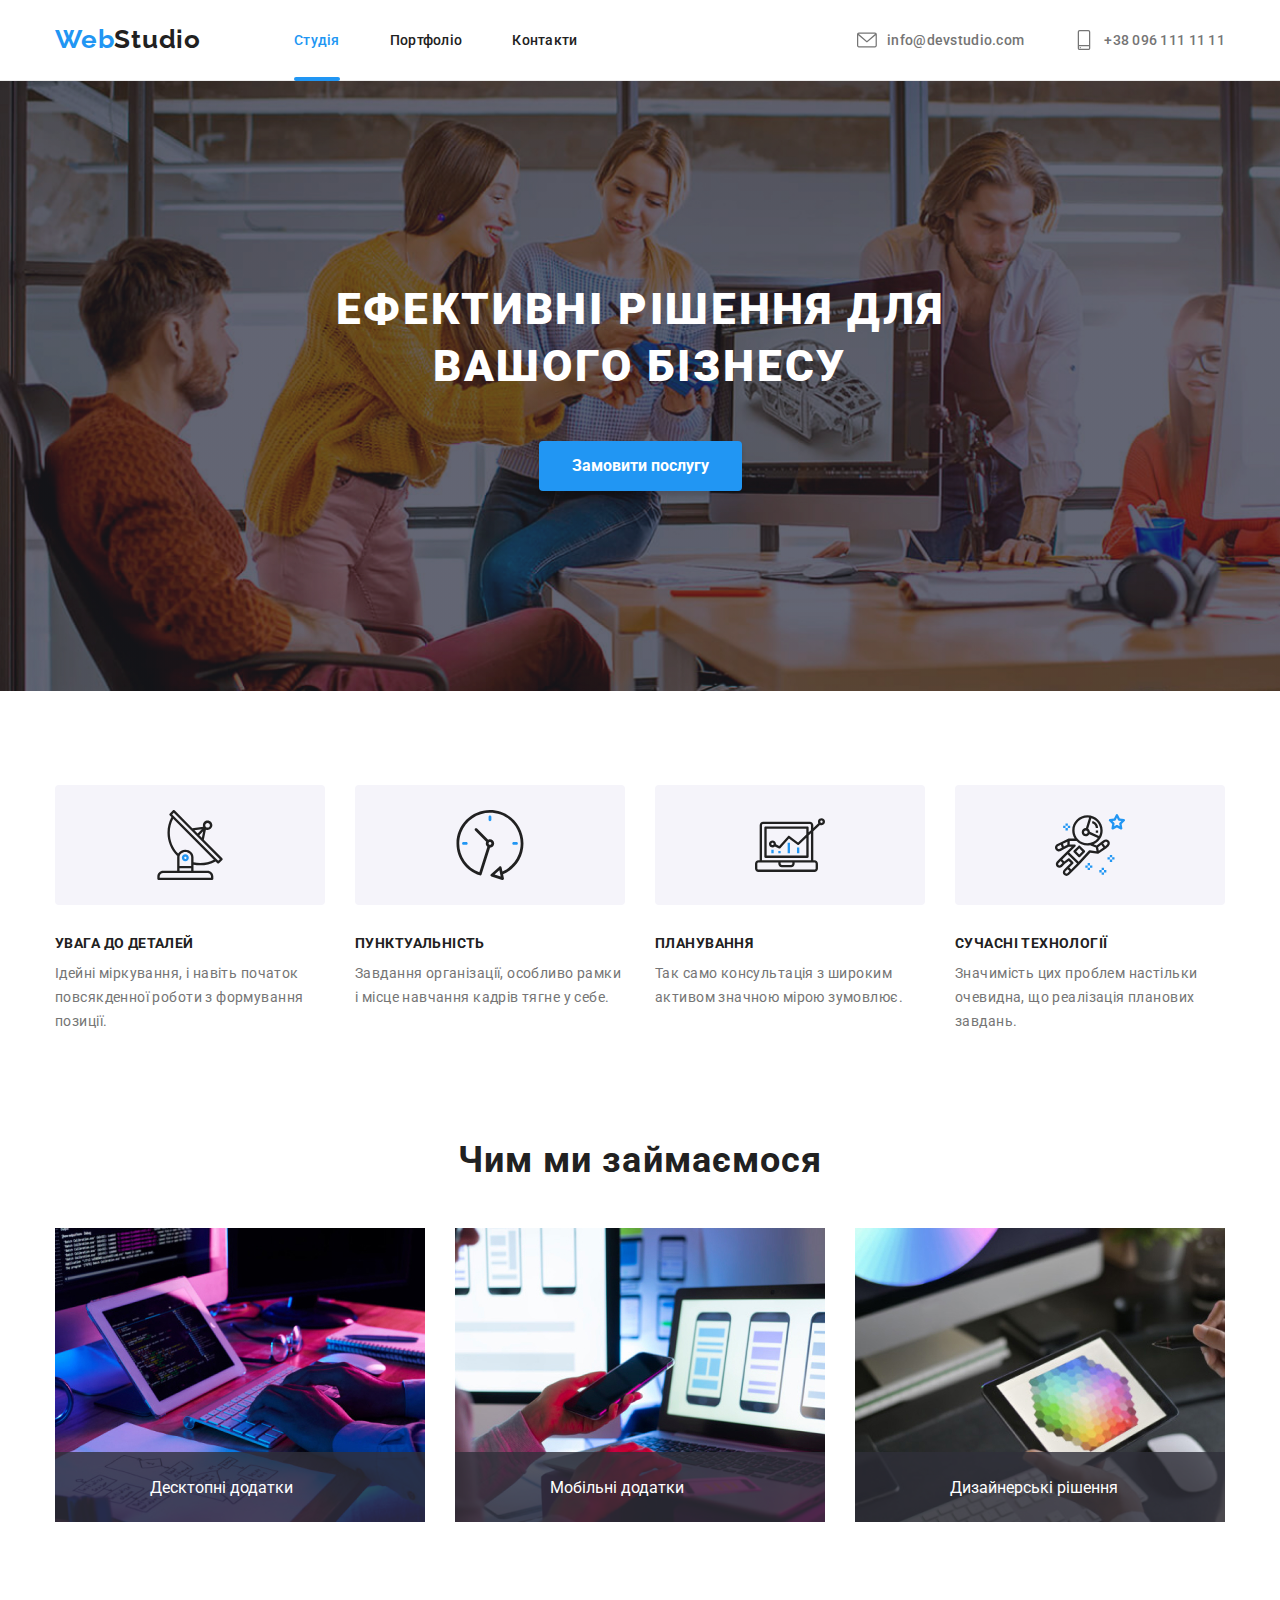
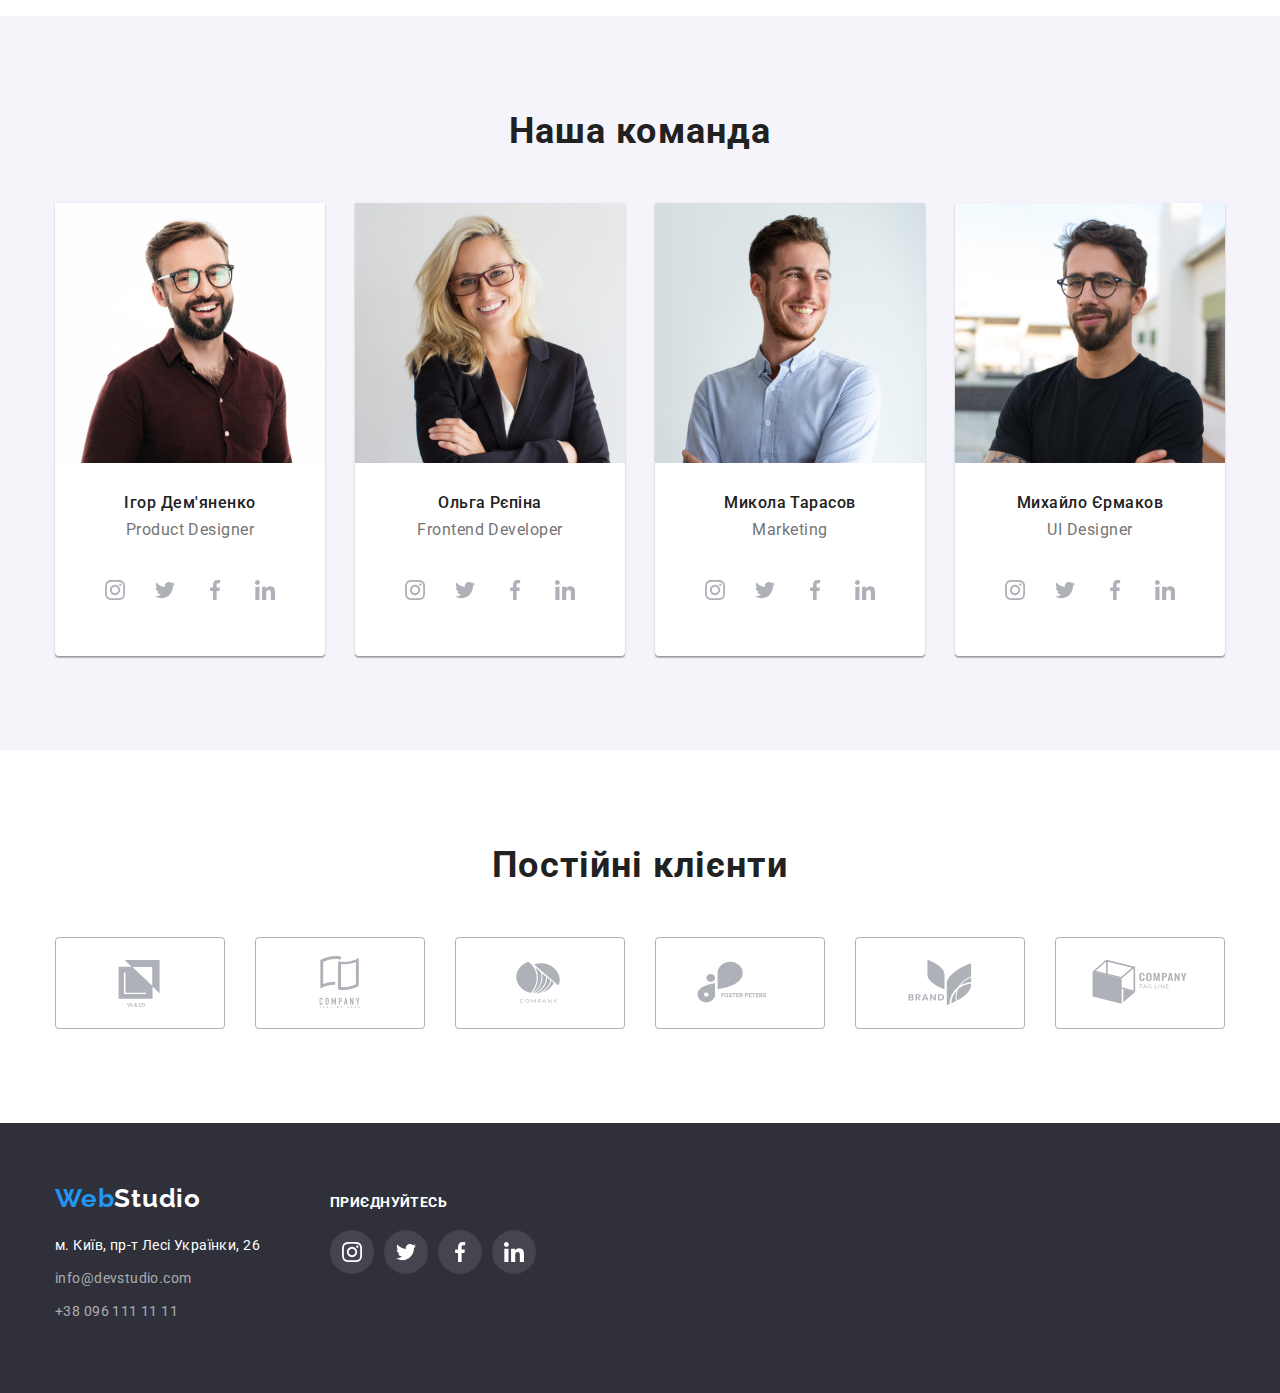
==== index.html @ fd78736f "add files" ====
<!DOCTYPE html>
<html lang="en">

<head>
  <meta charset="UTF-8" />
  <meta http-equiv="X-UA-Compatible" content="IE=edge" />
  <meta name="viewport" content="width=device-width, initial-scale=1.0" />
  <title>WebStudio</title>
  <link rel="stylesheet"
    href="https://cdnjs.cloudflare.com/ajax/libs/modern-normalize/1.1.0/modern-normalize.min.css" />
  <link href="https://fonts.googleapis.com/css2?family=Raleway:wght@700&family=Roboto:wght@400;500;700;900&display=swap"
    rel="stylesheet" />
  <link rel="stylesheet" href="./css/styles.css" />
</head>

<body>
  <!--Шапка сайту-->
  <header>
    <div class="container">
      <div class="justify-box">
        <nav class="nav">
          <a href="./index.html" class="logo">Web<span class="logo-up">Studio</span></a>

          <ul class="site-nav">
            <li class="nav-item">
              <a href="./index.html" class="link current">Студія</a>
            </li>
            <li class="nav-item">
              <a href="./portfolio.html" class="link">Портфоліо</a>
            </li>
            <li class="nav-item">
              <a href="./contacts.html" class="link">Контакти</a>
            </li>
          </ul>
        </nav>
        <ul class="mail">
          <li class="mail-pic">
            <a href="mailto:info@devstudio.com" class="tell"><svg class="mail-icon" width="20" height="20">
                <use href="./images/icons.svg#icon-envelope"></use>
              </svg>info@devstudio.com</a>
          </li>
          <li class="mail-pic">
            <a href="tel:+38_096_111_11_11" class="tell">
              <svg class="mail-icon" width="20" height="20">
                <use href="./images/icons.svg#icon-smartphone"></use>
              </svg>+38 096 111 11 11</a>
          </li>
        </ul>
      </div>
    </div>
  </header>
  <main>
    <!--Герой-->
    <section class="section section-hero">
      <div class="container">
        <h1 class="hero-title">Ефективні рішення для вашого бізнесу</h1>
        <button type="button" class="hero-button" data-modal-open>Замовити послугу</button>
      </div>
    </section>

    <!--Переваги-->
    <section class="section">
      <div class="container">
        <h2 class="section-title">Переваги</h2>
        <ul class="bonuses">
          <li class="bonuses-list">
            <div class="icon-box">
              <svg class="bonuses-icon" width="70" height="70">
                <use href="./images/icons.svg#icon-antenna"></use>
              </svg>
            </div>
            <h3 class="bonuses-title">УВАГА ДО ДЕТАЛЕЙ</h3>
            <p class="bonuses-item">
              Ідейні міркування, і навіть початок повсякденної роботи з
              формування позиції.
            </p>
          </li>

          <li class="bonuses-list">
            <div class="icon-box">
              <svg class="bonuses-icon" width="70" height="70">
                <use href="./images/icons.svg#icon-clock"></use>
              </svg>
            </div>
            <h3 class="bonuses-title">ПУНКТУАЛЬНІСТЬ</h3>
            <p class="bonuses-item">
              Завдання організації, особливо рамки і місце навчання кадрів
              тягне у себе.
            </p>
          </li>

          <li class="bonuses-list">
            <div class="icon-box">
              <svg class="bonuses-icon" width="70" height="70">
                <use href="./images/icons.svg#icon-diagram"></use>
              </svg>
            </div>
            <h3 class="bonuses-title">ПЛАНУВАННЯ</h3>
            <p class="bonuses-item">
              Так само консультація з широким активом значною мірою зумовлює.
            </p>
          </li>

          <li class="bonuses-list">
            <div class="icon-box">
              <svg class="bonuses-icon" width="70" height="70">
                <use href="./images/icons.svg#icon-astronaut"></use>
              </svg>
            </div>
            <h3 class="bonuses-title">CУЧАСНІ ТЕХНОЛОГІЇ</h3>
            <p class="bonuses-item">
              Значимість цих проблем настільки очевидна, що реалізація
              планових завдань.
            </p>
          </li>
        </ul>
      </div>
    </section>

    <!--Чим займаємось-->
    <section class="section section-examples">
      <div class="container">
        <h2 class="examples-title">Чим ми займаємося</h2>
        <ul class="examples-list">
          <li class="example">
            <img src="./images/box1.jpg" alt="codding on a computer" width="370" />
            <p class="label">Десктопні додатки</p>
          </li>
          <li class="example">
            <img src="./images/box2.jpg" alt="smartphone and laptop" width="370" />
            <p class="label">Мобільні додатки</p>
          </li>
          <li class="example">
            <img src="./images/box3.jpg" alt="choosing a color an a tablet" width="370" />
            <p class="label">Дизайнерські рішення</p>
          </li>
        </ul>
      </div>
    </section>

    <!--Наша Команда-->
    <section class="section section-team">
      <div class="container">
        <h2 class="team-title">Наша команда</h2>
        <ul class="team-list">
          <li class="igor">
            <img src="./images/team1.jpg" alt="photo of a man" width="270" />
            <h3 class="name">Ігор Дем'яненко</h3>
            <p class="team-pos">Product Designer</p>
            <ul class="social-list">
              <li class="social-link">
                <a class="social-link-link" href="https://instagram.com" aria-label="Instgram" target="_blank"
                  rel="noopener noreferrer">
                  <svg class="social-icon" width="20" height="20">
                    <use href="./images/icons.svg#icon-instagram"></use>
                  </svg>
                </a>
              </li>
              <li class="social-link">
                <a class="social-link-link" href="https://twitter.com" aria-label="Twitter" target="_blank"
                  rel="noopener noreferrer"><svg class="social-icon" width="20" height="20">
                    <use href="./images/icons.svg#icon-twitter"></use>
                  </svg>
                </a>
              </li>
              <li class="social-link">
                <a class="social-link-link" href="https://facebook.com" aria-label="Facebook" target="_blank"
                  rel="noopener noreferrer"><svg class="social-icon" width="20" height="20">
                    <use href="./images/icons.svg#icon-facebook"></use>
                  </svg>
                </a>
              </li>
              <li class="social-link">
                <a class="social-link-link" href="https://linkedi.com" aria-label="Linkedin" target="_blank"
                  rel="noopener noreferrer"><svg class="social-icon" width="20" height="20">
                    <use href="./images/icons.svg#icon-linkedin"></use>
                  </svg>
                </a>
              </li>
            </ul>
          </li>
          <li class="olga">
            <img src="./images/team2.jpg" alt="photo of a woman" width="270" />
            <h3 class="name">Ольга Рєпіна</h3>
            <p class="team-pos">Frontend Developer</p>
            <ul class="social-list">
              <li class="social-link">
                <a class="social-link-link" href="https://instagram.com" aria-label="Instgram" target="_blank"
                  rel="noopener noreferrer">
                  <svg class="social-icon" width="20" height="20">
                    <use href="./images/icons.svg#icon-instagram"></use>
                  </svg>
                </a>
              </li>
              <li class="social-link">
                <a class="social-link-link" href="https://twitter.com" aria-label="Twitter" target="_blank"
                  rel="noopener noreferrer"><svg class="social-icon" width="20" height="20">
                    <use href="./images/icons.svg#icon-twitter"></use>
                  </svg>
                </a>
              </li>
              <li class="social-link">
                <a class="social-link-link" href="https://facebook.com" aria-label="Facebook" target="_blank"
                  rel="noopener noreferrer"><svg class="social-icon" width="20" height="20">
                    <use href="./images/icons.svg#icon-facebook"></use>
                  </svg>
                </a>
              </li>
              <li class="social-link">
                <a class="social-link-link" href="https://linkedi.com" aria-label="Linkedin" target="_blank"
                  rel="noopener noreferrer"><svg class="social-icon" width="20" height="20">
                    <use href="./images/icons.svg#icon-linkedin"></use>
                  </svg>
                </a>
              </li>
            </ul>
          </li>
          <li class="mykola">
            <img src="./images/team3.jpg" alt="photo of a man" width="270" />
            <h3 class="name">Микола Тарасов</h3>
            <p class="team-pos">Marketing</p>
            <ul class="social-list">
              <li class="social-link">
                <a class="social-link-link" href="https://instagram.com" aria-label="Instgram" target="_blank"
                  rel="noopener noreferrer">
                  <svg class="social-icon" width="20" height="20">
                    <use href="./images/icons.svg#icon-instagram"></use>
                  </svg>
                </a>
              </li>
              <li class="social-link">
                <a class="social-link-link" href="https://twitter.com" aria-label="Twitter" target="_blank"
                  rel="noopener noreferrer"><svg class="social-icon" width="20" height="20">
                    <use href="./images/icons.svg#icon-twitter"></use>
                  </svg>
                </a>
              </li>
              <li class="social-link">
                <a class="social-link-link" href="https://facebook.com" aria-label="Facebook" target="_blank"
                  rel="noopener noreferrer"><svg class="social-icon" width="20" height="20">
                    <use href="./images/icons.svg#icon-facebook"></use>
                  </svg>
                </a>
              </li>
              <li class="social-link">
                <a class="social-link-link" href="https://linkedi.com" aria-label="Linkedin" target="_blank"
                  rel="noopener noreferrer"><svg class="social-icon" width="20" height="20">
                    <use href="./images/icons.svg#icon-linkedin"></use>
                  </svg>
                </a>
              </li>
            </ul>
          </li>
          <li class="misha">
            <img src="./images/team4.jpg" alt="photo of a woman" width="270" />
            <h3 class="name">Михайло Єрмаков</h3>
            <p class="team-pos">UI Designer</p>
            <ul class="social-list">
              <li class="social-link">
                <a class="social-link-link" href="https://instagram.com" aria-label="Instgram" target="_blank"
                  rel="noopener noreferrer">
                  <svg class="social-icon" width="20" height="20">
                    <use href="./images/icons.svg#icon-instagram"></use>
                  </svg>
                </a>
              </li>
              <li class="social-link">
                <a class="social-link-link" href="https://twitter.com" aria-label="Twitter" target="_blank"
                  rel="noopener noreferrer"><svg class="social-icon" width="20" height="20">
                    <use href="./images/icons.svg#icon-twitter"></use>
                  </svg>
                </a>
              </li>
              <li class="social-link">
                <a class="social-link-link" href="https://facebook.com" aria-label="Facebook" target="_blank"
                  rel="noopener noreferrer"><svg class="social-icon" width="20" height="20">
                    <use href="./images/icons.svg#icon-facebook"></use>
                  </svg>
                </a>
              </li>
              <li class="social-link">
                <a class="social-link-link" href="https://linkedi.com" aria-label="Linkedin" target="_blank"
                  rel="noopener noreferrer"><svg class="social-icon" width="20" height="20">
                    <use href="./images/icons.svg#icon-linkedin"></use>
                  </svg>
                </a>
              </li>
            </ul>
          </li>
        </ul>
      </div>
    </section>

    <!-- Clients -->
    <section class="section section-clients">
      <div class="container">
        <h2 class="clients-title">Постійні клієнти</h2>
        <ul class="clients-list">
          <li class="clients-item">
            <a href="" class="clients-link"><svg class="clients-icon" width="160" height="60">
                <use href="./images/icons.svg#icon-Logo1"></use>
              </svg></a>
          </li>
          <li class="clients-item">
            <a href="" class="clients-link"><svg class="clients-icon" width="160" height="60">
                <use href="./images/icons.svg#icon-Logo2"></use>
              </svg></a>
          </li>
          <li class="clients-item">
            <a href="" class="clients-link"><svg class="clients-icon" width="160" height="60">
                <use href="./images/icons.svg#icon-Logo3"></use>
              </svg></a>
          </li>
          <li class="clients-item">
            <a href="" class="clients-link"><svg class="clients-icon" width="160" height="60">
                <use href="./images/icons.svg#icon-Logo4"></use>
              </svg></a>
          </li>
          <li class="clients-item">
            <a href="" class="clients-link"><svg class="clients-icon" width="160" height="60">
                <use href="./images/icons.svg#icon-Logo5"></use>
              </svg></a>
          </li>
          <li class="clients-item">
            <a href="" class="clients-link"><svg class="clients-icon" width="160" height="60">
                <use href="./images/icons.svg#icon-Logo6"></use>
              </svg></a>
          </li>
        </ul>
      </div>
    </section>
  </main>

  <!--Підвал-->
  <footer class="footer">
    <div class="container conteiner-footer">
      <div class="footer-addres">
        <a href="./index.html" class="logo">Web<span class="logo-down">Studio</span></a>
        <address>
          <ul class="address-list">
            <li>
              <a href="https://bit.ly/3PhWShc" target="_blank" rel="noopener noreferrer" class="map">м. Київ, пр-т Лесі
                Українки, 26</a>
            </li>
            <li>
              <a href="mailto:info@devstudio.com" class="address">info@devstudio.com</a>
            </li>
            <li>
              <a href="tel:+38_096_111_11_11" class="address">+38 096 111 11 11</a>
            </li>
          </ul>
        </address>
      </div>
      <div class="socials-box">
        <h2 class="socials-title">ПРИЄДНУЙТЕСЬ</h2>
        <ul class="footer-socials">
          <li class="social-link">
            <a class="footer-social-link" href="https://instagram.com" aria-label="Instgram" target="_blank"
              rel="noopener noreferrer">
              <svg class="footer-icon" width="20" height="20">
                <use href="./images/icons.svg#icon-instagram"></use>
              </svg>
            </a>
          </li>
          <li class="social-link">
            <a class="footer-social-link" href="https://twitter.com" aria-label="Twitter" target="_blank"
              rel="noopener noreferrer"><svg class="footer-icon" width="20" height="20">
                <use href="./images/icons.svg#icon-twitter"></use>
              </svg>
            </a>
          </li>
          <li class="social-link">
            <a class="footer-social-link" href="https://facebook.com" aria-label="Facebook" target="_blank"
              rel="noopener noreferrer"><svg class="footer-icon" width="20" height="20">
                <use href="./images/icons.svg#icon-facebook"></use>
              </svg>
            </a>
          </li>
          <li class="social-link">
            <a class="footer-social-link" href="https://linkedi.com" aria-label="Linkedin" target="_blank"
              rel="noopener noreferrer"><svg class="footer-icon" width="20" height="20">
                <use href="./images/icons.svg#icon-linkedin"></use>
              </svg>
            </a>
          </li>
        </ul>
      </div>
    </div>
  </footer>
  <div class="backdrop is-hidden" data-modal>
    <div class="modal">
      <button class="modal-btn" tipe="button" data-modal-close><svg class="icon-cross" width="20" height="20">
          <use href="./images/icons.svg#icon-cross"></use>
        </svg></button>
    </div>
  </div>
  <script src="./js/modal.js"></script>
</body>

</html>
---- css/styles.css ----
:root {
  --background-color: #ffffff;
  --primary-text-color: #757575;
  --title-text-color: #212121;
  --accent-color: #2196f3;
  --hero-background: #2f303a;
  --team-background: #f5f4fa;
  --hero-color: #ffffff;
}

html {
  box-sizing: border-box;
}

*,
*::before,
*::after {
  box-sizing: inherit;
}

/* Боді */
body {
  margin: 0;
  font-family: "Roboto", sans-serif;
  font-style: normal;
  color: var(--primary-text-color);
}

img {
  display: block;
}

a {
  text-decoration: none;
}

ul,
li {
  list-style-type: none;
  text-decoration: none;
}

h1,
h2,
h3 {
  padding: 0;
  margin: 0;
  text-decoration: none;
}

h2 {
  margin-top: 0;
  margin-bottom: 50px;
  font-style: normal;
  font-weight: 700;
  font-size: 36px;
  line-height: 1.2;
  text-align: center;
  letter-spacing: 0.03em;
  color: var(--title-text-color);
}

.section {
  padding-top: 94px;
  padding-bottom: 94px;
}

.container {
  width: 1200px;
  margin-left: auto;
  margin-right: auto;
  padding-left: 15px;
  padding-right: 15px;
}

button {
  cursor: pointer;
  transition-property: box-shadow;
  transition-duration: 250ms;
  transition-timing-function: cubic-bezier(0.4, 0, 0.2, 1);
}

button:hover {
  box-shadow: 0px 3px 1px rgba(0, 0, 0, 0.1), 0px 1px 2px rgba(0, 0, 0, 0.08),
    0px 2px 2px rgba(0, 0, 0, 0.12);
}

/* Шапка */
header {
  border-bottom: 1px solid #ececec;
}

.logo {
  margin-top: 24px;
  margin-bottom: 25px;

  font-family: "Raleway";
  font-style: normal;
  font-weight: 700;
  font-size: 26px;
  line-height: 1.2;
  letter-spacing: 0.03em;
  color: var(--accent-color);
}

.logo-up {
  font-family: "Raleway";
  font-style: normal;
  font-weight: 700;
  font-size: 26px;
  line-height: 1.2;
  letter-spacing: 0.03em;
  color: var(--title-text-color);
}

.logo-down {
  font-family: "Raleway";
  font-style: normal;
  font-weight: 700;
  font-size: 26px;
  line-height: 1.2;
  letter-spacing: 0.03em;
  color: var(--background-color);
}

.site-nav {
  padding: 0;
  margin-left: 93px;
  display: flex;
  margin-right: auto;
  margin-top: 0;
  margin-bottom: 0;
}

.nav-item:not(:last-child) {
  margin-right: 50px;
}

.nav-item {
  position: relative;
}

.site-nav .link {
  display: block;
  padding-top: 0;
  padding-bottom: 0;

  font-style: normal;
  font-weight: 500;
  font-size: 14px;
  line-height: 1.2;
  letter-spacing: 0.02em;
  color: var(--title-text-color);

  transition-property: color;
  transition-duration: 250ms;
  transition-timing-function: cubic-bezier(0.4, 0, 0.2, 1);
}

.site-nav .link:hover,
.site-nav .link:focus {
  font-style: normal;
  font-weight: 500;
  font-size: 14px;
  line-height: 1.2;
  letter-spacing: 0.02em;
  color: var(--accent-color);

}

.site-nav .link.current {
  font-style: normal;
  font-weight: 500;
  font-size: 14px;
  line-height: 1.2;
  letter-spacing: 0.02em;
  color: var(--accent-color);
}

.site-nav .link.current::after {
  position: absolute;
  content: "";
  width: 100%;
  height: 4px;
  display: block;
  margin-top: 28.5px;

  background: #2196f3;
  border-radius: 2px;
}

.tell {
  display: flex;
  font-style: normal;
  font-weight: 500;
  font-size: 14px;
  line-height: 1.2;
  letter-spacing: 0.02em;
  color: var(--primary-text-color);
  align-items: center;
  gap: 10px;

  transition-property: color;
  transition-duration: 250ms;
  transition-timing-function: cubic-bezier(0.4, 0, 0.2, 1);
}

.tell:hover,
.tell:focus {
  font-style: normal;
  font-weight: 500;
  font-size: 14px;
  line-height: 1.2;
  letter-spacing: 0.02em;
  color: var(--accent-color);
}

.mail {
  display: flex;
  justify-content: end;
  align-content: center;
  margin-bottom: 0;
  margin-top: 0;
  margin-left: auto;
  padding: 0;
}

.mail li+li {
  margin-left: 50px;
}

.nav {
  display: flex;
  align-items: center;
}

.container-nav {
  display: flex;
  align-items: center;
  justify-content: space-around;
}

.justify-box {
  display: flex;
  justify-content: space-around;
  align-items: center;
}

.mail .mail-icon {
  display: inline-block;
  fill: var(--primary-text-color);

  transition-property: fill;
  transition-duration: 250ms;
  transition-timing-function: cubic-bezier(0.4, 0, 0.2, 1);
}

.tell:hover .mail-icon,
.tell:focus .mail-icon {
  fill: var(--accent-color);
}

.mail-pic {
  display: flex;
  gap: 10px;
}

/* Герой */
.section-hero {
  padding-top: 200px;
  padding-bottom: 200px;
  text-align: center;

  background-color: var(--hero-background);
  background-size: cover;
  background-image: linear-gradient(to right,
      rgba(47, 48, 58, 0.4),
      rgba(47, 48, 58, 0.4)),
    url("../images/heroBg.jpg");
}

.hero-title {
  width: 696px;
  font-style: normal;
  font-weight: 900;
  font-size: 44px;
  line-height: 1.3;
  letter-spacing: 0.06em;
  text-transform: uppercase;
  color: var(--hero-color);
  margin-left: auto;
  margin-right: auto;
  margin-bottom: 45px;
}

.hero-button {
  background: #2196f3;
  box-shadow: 0px 4px 4px rgba(0, 0, 0, 0.15);
  border-radius: 4px;
  max-width: 216px;
  padding: 10px 32px;
  text-align: center;
  border: 1px solid transparent;
  font-style: normal;
  font-weight: 700;
  font-size: 16px;
  line-height: 1.8;
  cursor: pointer;
  color: var(--hero-color);
}

.section-title {
  margin-top: 0;
  display: none;
}

/* Переваги */
.bonuses {
  display: flex;
  box-sizing: border-box;
  justify-content: space-between;
  margin-top: 0;
  margin-bottom: 0;
  padding-left: 0;
  gap: 30px;
}

.bonuses-title {
  font-style: normal;
  font-weight: 700;
  font-size: 14px;
  line-height: 1.2;
  letter-spacing: 0.03em;
  text-transform: uppercase;
  color: var(--title-text-color);
  margin-bottom: 10px;
}

.bonuses-item {
  margin-top: 0;
  margin-right: 0;

  width: 270px;
  font-style: regular;
  font-weight: 400;
  font-size: 14px;
  line-height: 1.7;
  letter-spacing: 0.03em;
  color: var(--primary-text-color);
}

.bonuses-icon {
  fill: #212121;
}

.icon-box {
  display: flex;
  width: 270px;
  height: 120px;
  align-items: center;
  justify-content: center;
  border: #757575;
  background-color: #f5f4fa;
  border-radius: 4px;
  margin-bottom: 30px;
}

/* Чим займаємось */
.section-examples {
  padding-top: 0;
}

.examples-title {
  margin-top: 0;
  margin-bottom: 50px;
  font-style: normal;
  font-weight: 700;
  font-size: 36px;
  line-height: 1;
  text-align: center;
  letter-spacing: 0.03em;
  color: var(--title-text-color);
}

.examples-list {
  gap: 30px;
  display: block;
  display: flex;
  margin-top: 0;
  margin-bottom: 0;
  padding-left: 0;
}

.example {
  position: relative;
}

.example>.label {
  position: absolute;
  bottom: 0;
  right: 0;
  margin: 0;
  padding: 27px 95px;
  width: 100%;
  height: 70px;

  background-color: rgba(47, 48, 58, 0.8);
  color: #fff;
}

/* Наша Комантда */
.section-team {
  padding-top: 94px;
  margin-left: auto;
  margin-right: auto;
  background-color: var(--team-background);
}

.team-list {
  display: flex;
  justify-content: space-around;
  margin-top: 0;
  margin-bottom: 0;
  padding-left: 0;
  gap: 30px;
}

.igor {
  padding-bottom: 44px;

  font-style: normal;
  font-weight: 500;
  font-size: 16px;
  line-height: 1;
  text-align: center;
  letter-spacing: 0.03em;
  color: var(--title-text-color);
  background-color: var(--background-color);
  box-shadow: 0px 1px 3px rgba(0, 0, 0, 0.12), 0px 1px 1px rgba(0, 0, 0, 0.14),
    0px 2px 1px rgba(0, 0, 0, 0.2);
  border-radius: 0px 0px 4px 4px;
}

.olga {
  padding-bottom: 44px;

  font-style: normal;
  font-weight: 500;
  font-size: 16px;
  line-height: 1;
  text-align: center;
  letter-spacing: 0.03em;
  color: var(--title-text-color);
  background-color: var(--background-color);
  box-shadow: 0px 1px 3px rgba(0, 0, 0, 0.12), 0px 1px 1px rgba(0, 0, 0, 0.14),
    0px 2px 1px rgba(0, 0, 0, 0.2);
  border-radius: 0px 0px 4px 4px;
}

.mykola {
  padding-bottom: 44px;

  font-style: normal;
  font-weight: 500;
  font-size: 16px;
  line-height: 1;
  text-align: center;
  letter-spacing: 0.03em;
  color: var(--title-text-color);
  background-color: var(--background-color);
  box-shadow: 0px 1px 3px rgba(0, 0, 0, 0.12), 0px 1px 1px rgba(0, 0, 0, 0.14),
    0px 2px 1px rgba(0, 0, 0, 0.2);
  border-radius: 0px 0px 4px 4px;
}

.misha {
  padding-bottom: 44px;

  font-style: normal;
  font-weight: 500;
  font-size: 16px;
  line-height: 1;
  text-align: center;
  letter-spacing: 0.03em;
  color: var(--title-text-color);
  background-color: var(--background-color);
  box-shadow: 0px 1px 3px rgba(0, 0, 0, 0.12), 0px 1px 1px rgba(0, 0, 0, 0.14),
    0px 2px 1px rgba(0, 0, 0, 0.2);
  border-radius: 0px 0px 4px 4px;
}

.team-pos {
  margin-top: 0;
  margin-bottom: 0;
  font-style: normal;
  font-weight: 400;
  font-size: 16px;
  line-height: 1;
  text-align: center;
  letter-spacing: 0.03em;
  color: var(--primary-text-color);
}

.name {
  margin-top: 0;
  margin-bottom: 0;
  font-style: normal;
  font-weight: 500;
  font-size: 16px;
  line-height: 1.2;
  text-align: center;
  letter-spacing: 0.03em;
  color: var(--title-text-color);
}

.team-list h3 {
  margin-top: 30px;
  margin-bottom: 10px;
}

.social-list {
  padding-left: 32px;
  padding-right: 32px;
  margin-top: 30px;
  display: flex;
  justify-content: space-evenly;
}

.social-link-link {
  display: flex;
  align-items: center;
  justify-content: center;

  width: 44px;
  height: 44px;

  background-color: #fff;
  border-radius: 50%;

  transition-property: background-color;
  transition-duration: 250ms;
  transition-timing-function: cubic-bezier(0.4, 0, 0.2, 1);
}

.social-link-link:hover,
.social-link-link:focus {
  background-color: var(--accent-color);
}

.team-list .social-icon {
  fill: #afb1b8;

  transition-property: fill;
  transition-duration: 250ms;
  transition-timing-function: cubic-bezier(0.4, 0, 0.2, 1);
}

.social-link-link:hover .social-icon,
.social-link-link:focus .social-icon {
  fill: #ffffff;
}

/* Clients */
.clients-list {
  display: flex;
  gap: 30px;
  justify-content: center;
  margin: 0;
  padding-left: 0;
}

.clients-icon {
  fill: #afb1b8;

  transition-property: fill;
  transition-duration: 250ms;
  transition-timing-function: cubic-bezier(0.4, 0, 0.2, 1);
}

.clients-link {
  display: flex;
  justify-content: center;
  align-items: center;
  width: 170px;
  height: 92px;
  border: 1px solid #afb1b8;
  border-radius: 4px;
  cursor: pointer;

  transition-property: border;
  transition-duration: 250ms;
  transition-timing-function: cubic-bezier(0.4, 0, 0.2, 1);

}

.clients-link:hover,
.clients-link:focus {
  border: 1px solid var(--accent-color);
}

.clients-item:hover .clients-icon,
.clients-item:focus .clients-icon {
  fill: var(--accent-color);
}

/* Підвал */
.conteiner-footer {
  display: flex;
  align-items: baseline;
  gap: 70px;
}

.footer {
  padding-top: 60px;
  padding-bottom: 60px;
  background-color: var(--hero-background);
}

.map {
  display: inline-block;
  margin-top: 20px;
  margin-bottom: 9px;

  font-style: normal;
  font-weight: 400;
  font-size: 14px;
  line-height: 1.7;
  letter-spacing: 0.03em;
  color: var(--hero-color);

  transition-property: color;
  transition-duration: 250ms;
  transition-timing-function: cubic-bezier(0.4, 0, 0.2, 1);
}

.map:hover,
.map:focus {
  font-style: normal;
  font-weight: 400;
  font-size: 14px;
  line-height: 1.7;
  letter-spacing: 0.03em;
  color: var(--accent-color);
}

.address {
  display: inline-block;
  margin-bottom: 9px;

  font-style: normal;
  font-weight: 400;
  font-size: 14px;
  line-height: 1.7;
  letter-spacing: 0.03em;
  color: rgba(255, 255, 255, 0.6);

  transition-property: color;
  transition-duration: 250ms;
  transition-timing-function: cubic-bezier(0.4, 0, 0.2, 1);
}

.address-list {
  margin-top: 0;
  margin-bottom: 0;
  padding-left: 0;
}

.address:hover,
.address:focus {
  font-style: normal;
  font-weight: 400;
  font-size: 14px;
  line-height: 1.7;
  letter-spacing: 0.03em;
  color: var(--accent-color);
}

footer .footer-socials {
  display: flex;
  margin-top: 0;
  padding-left: 0;
  margin-bottom: 0;

  transition-property: box-shadow;
  transition-duration: 250ms;
  transition-timing-function: cubic-bezier(0.4, 0, 0.2, 1);
}

.footer-social-link {
  display: flex;
  justify-content: center;
  align-items: center;

  width: 44px;
  height: 44px;
  border-radius: 50%;
  background: rgba(255, 255, 255, 0.1);

  transition-property: background-color;
  transition-duration: 250ms;
  transition-timing-function: cubic-bezier(0.4, 0, 0.2, 1);
}

.footer-social-link:hover,
.footer-social-link:focus {
  background-color: var(--accent-color);
  cursor: pointer;
  box-shadow: 0px 3px 1px rgba(0, 0, 0, 0.1), 0px 1px 2px rgba(0, 0, 0, 0.08),
    0px 2px 2px rgba(0, 0, 0, 0.12);
}




.footer-socials {
  gap: 10px;
}

footer .footer-icon {
  fill: #ffffff;

  transition-property: fill;
  transition-duration: 250ms;
  transition-timing-function: cubic-bezier(0.4, 0, 0.2, 1);
}

.socials-title {
  display: flex;
  margin-top: 0;
  margin-bottom: 20px;

  font-style: normal;
  font-weight: 700;
  font-size: 14px;
  line-height: 16px;
  letter-spacing: 0.03em;
  text-transform: uppercase;

  color: #ffffff;
}

.socials-box {
  display: flex;
  flex-direction: column;
}

/*  Portfolio */

/* btns */

.wrk-fltr .filter {
  font-style: normal;
  font-weight: 500;
  font-size: 16px;
  line-height: 1.6;
  text-align: center;
  letter-spacing: 0.03em;
  color: var(--title-text-color);
  border: 1px solid transparent;
  border-radius: 4px;
  align-items: center;
  padding-left: 22px;
  padding-right: 22px;
  padding-top: 6px;
  padding-bottom: 6px;

  transition-property: background-color, color;
  transition-duration: 250ms;
  transition-timing-function: cubic-bezier(0.4, 0, 0.2, 1);
}

.wrk-fltr .filter:hover,
.wrk-fltr .filter:focus {
  color: var(--background-color);
  background-color: var(--accent-color);
}

.wrk-fltr .filter-btn {
  display: flex;
  justify-content: center;
  margin-top: 0;
  margin-bottom: 0;
  padding-left: 0;
}

.filter-btn li:not(last child) {
  margin-right: 0;
  margin-left: 8px;
}

/* Cards */
.works {
  display: flex;
  flex-wrap: wrap;
  gap: 30px;
  margin-top: 50px;
  margin-bottom: 0;
  padding-left: 0;
}

.work-item {
  margin-bottom: 0;
  font-style: normal;
  font-weight: 700;
  font-size: 18px;
  line-height: 2;
  letter-spacing: 0.06em;
  color: var(--title-text-color);
}

.work-text {
  display: flex;
  flex-direction: column;
  align-items: flex-start;
  gap: 4px;
}

.work-done {
  width: 370px;
  margin-left: 0;
}

.work-done .work-card {
  position: relative;
  padding: 0;
  border: none;

  overflow: hidden;
}

.work-link:hover .overlay-text {
  transform: translateY(0);
}

.works .overlay-text {
  padding: 63px 24px;
  border: none;

  position: absolute;
  left: 0;
  top: 0;
  width: 100%;
  height: 100%;

  background-color: rgba(33, 150, 243, 0.9);

  transform: translateY(100%);
  transition: transform 250ms ease;
}

.works .overlay-text p {
  color: var(--background-color);
}

.work-link {
  display: block;
  transition-property: box-shadow;
  transition-duration: 250ms;
  transition-timing-function: cubic-bezier(0.4, 0, 0.2, 1);
}

.work-link:hover,
.work-link:focus {
  box-shadow: 0px 1px 1px rgba(0, 0, 0, 0.12), 0px 4px 4px rgba(0, 0, 0, 0.06),
    1px 4px 6px rgba(0, 0, 0, 0.16);
}

.works p {
  margin: 0;
  font-style: normal;
  font-weight: 400;
  font-size: 16px;
  line-height: 30px;
  letter-spacing: 0.03em;
  color: var(--primary-text-color);
}

.works div {
  padding: 20px 24px;
  border: 1px solid #eeeeee;
  border-top: none;
}

/* Modal */
.backdrop {
  position: fixed;
  top: 0;
  left: 0;
  width: 100%;
  height: 100%;
  transition-property: opacity(1);
  transition-duration: 1200ms;
  transition-timing-function: cubic-bezier(0.075, 0.82, 0.165, 1);

  background-color: rgba(0, 0, 0, 0.2);
}

.backdrop.is-hidden {
  opacity: 0;
  pointer-events: none;
  visibility: hidden;
}

.backdrop.is-hidden .modal {
  animation-name: scaleModal;
  animation-duration: 6000ms;
  animation-timing-function: cubic-bezier(0.9, -0.2, 0.54, 0.98);
}

.modal {
  position: absolute;
  top: 50%;
  left: 50%;
  transform: translate(-50%, -50%);

  width: 528px;
  height: 581px;

  background-color: var(--background-color);
  box-shadow: 0px 1px 3px rgba(0, 0, 0, 0.12), 0px 1px 1px rgba(0, 0, 0, 0.14),
    0px 2px 1px rgba(0, 0, 0, 0.2);
  border-radius: 4px;
}

.modal-btn {
  position: absolute;
  top: 8px;
  right: 8px;
  display: flex;
  align-items: center;

  width: 30px;
  height: 30px;
  border-radius: 50%;
  border: 1px solid rgba(0, 0, 0, 0.1);
  background-color: var(--background-color);
}

@keyframes opacityModal {
  0% {
    transform: opacity(1);
  }

  25% {
    transform: opacity(0.7);
  }

  50% {
    transform: opacity(0.5);
  }

  75% {
    transform: opacity(0.2);
  }

  100% {
    transform: opacity(0);
  }
}
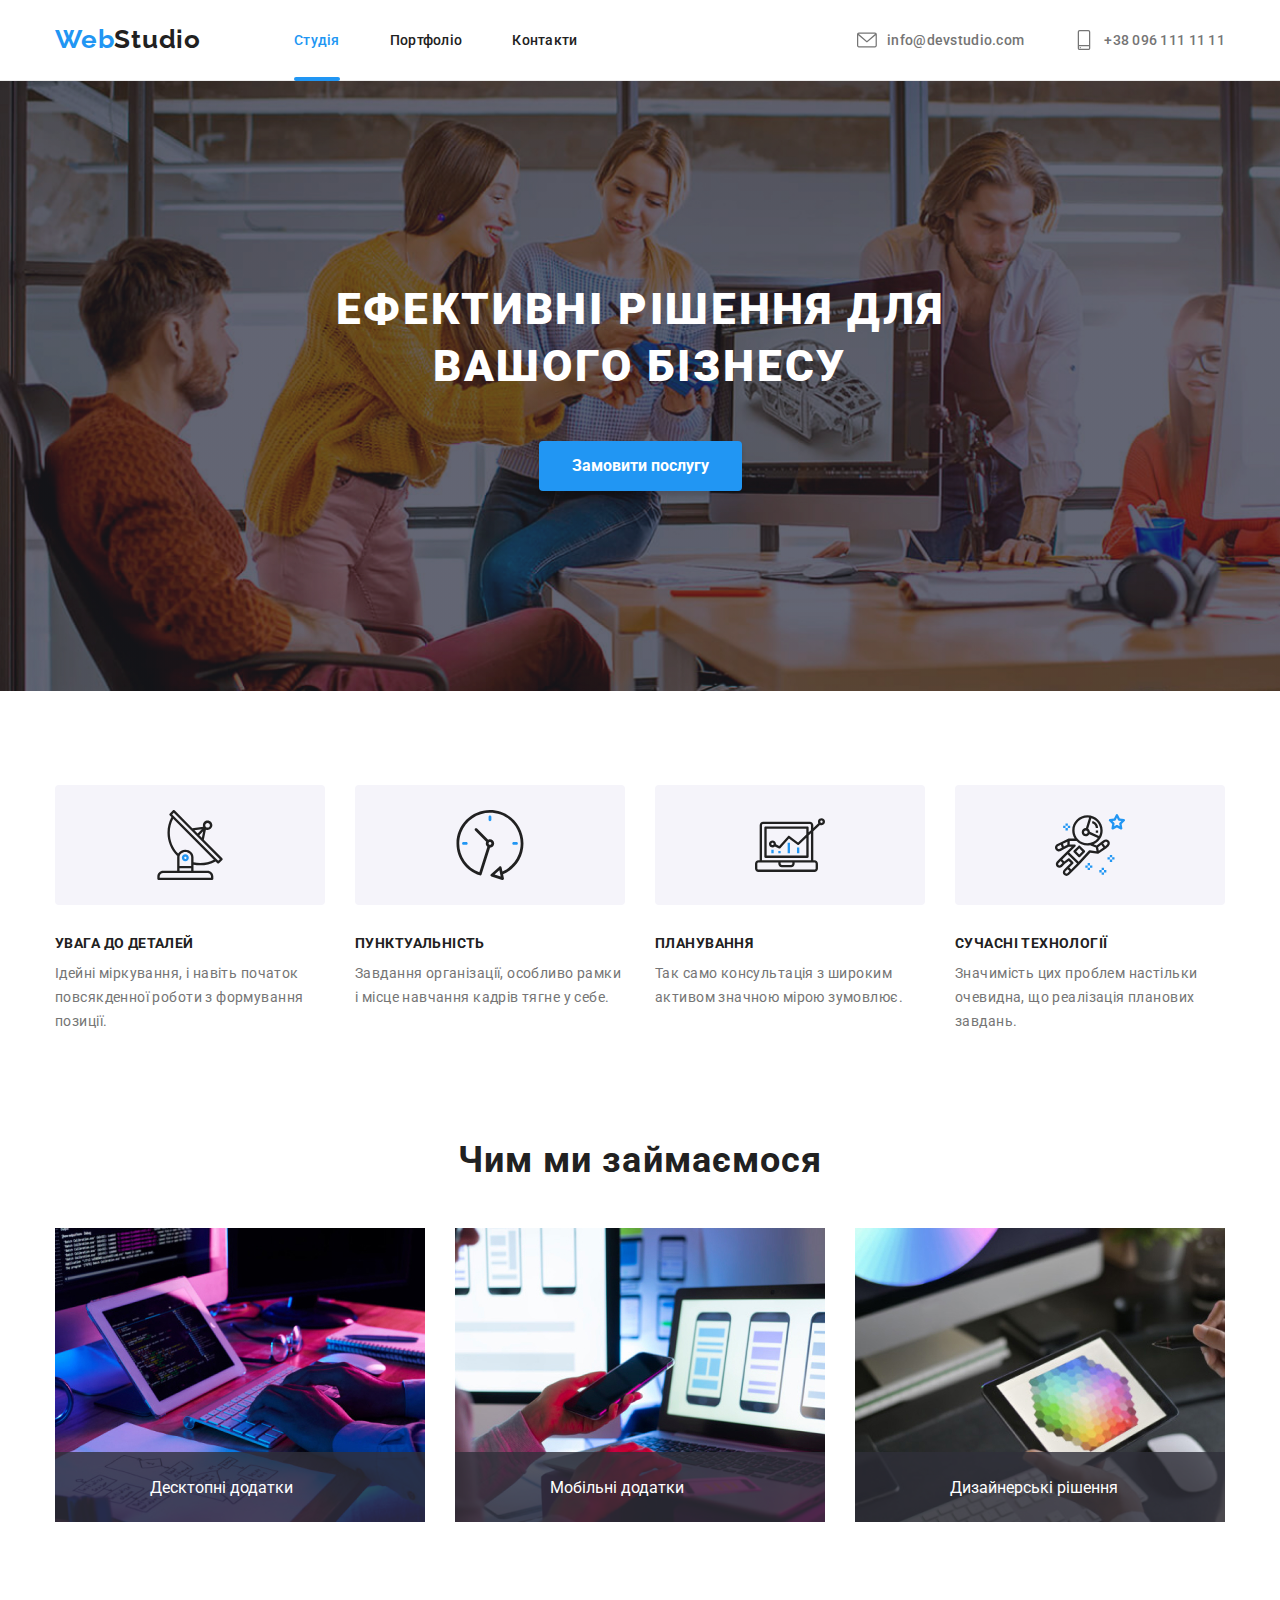
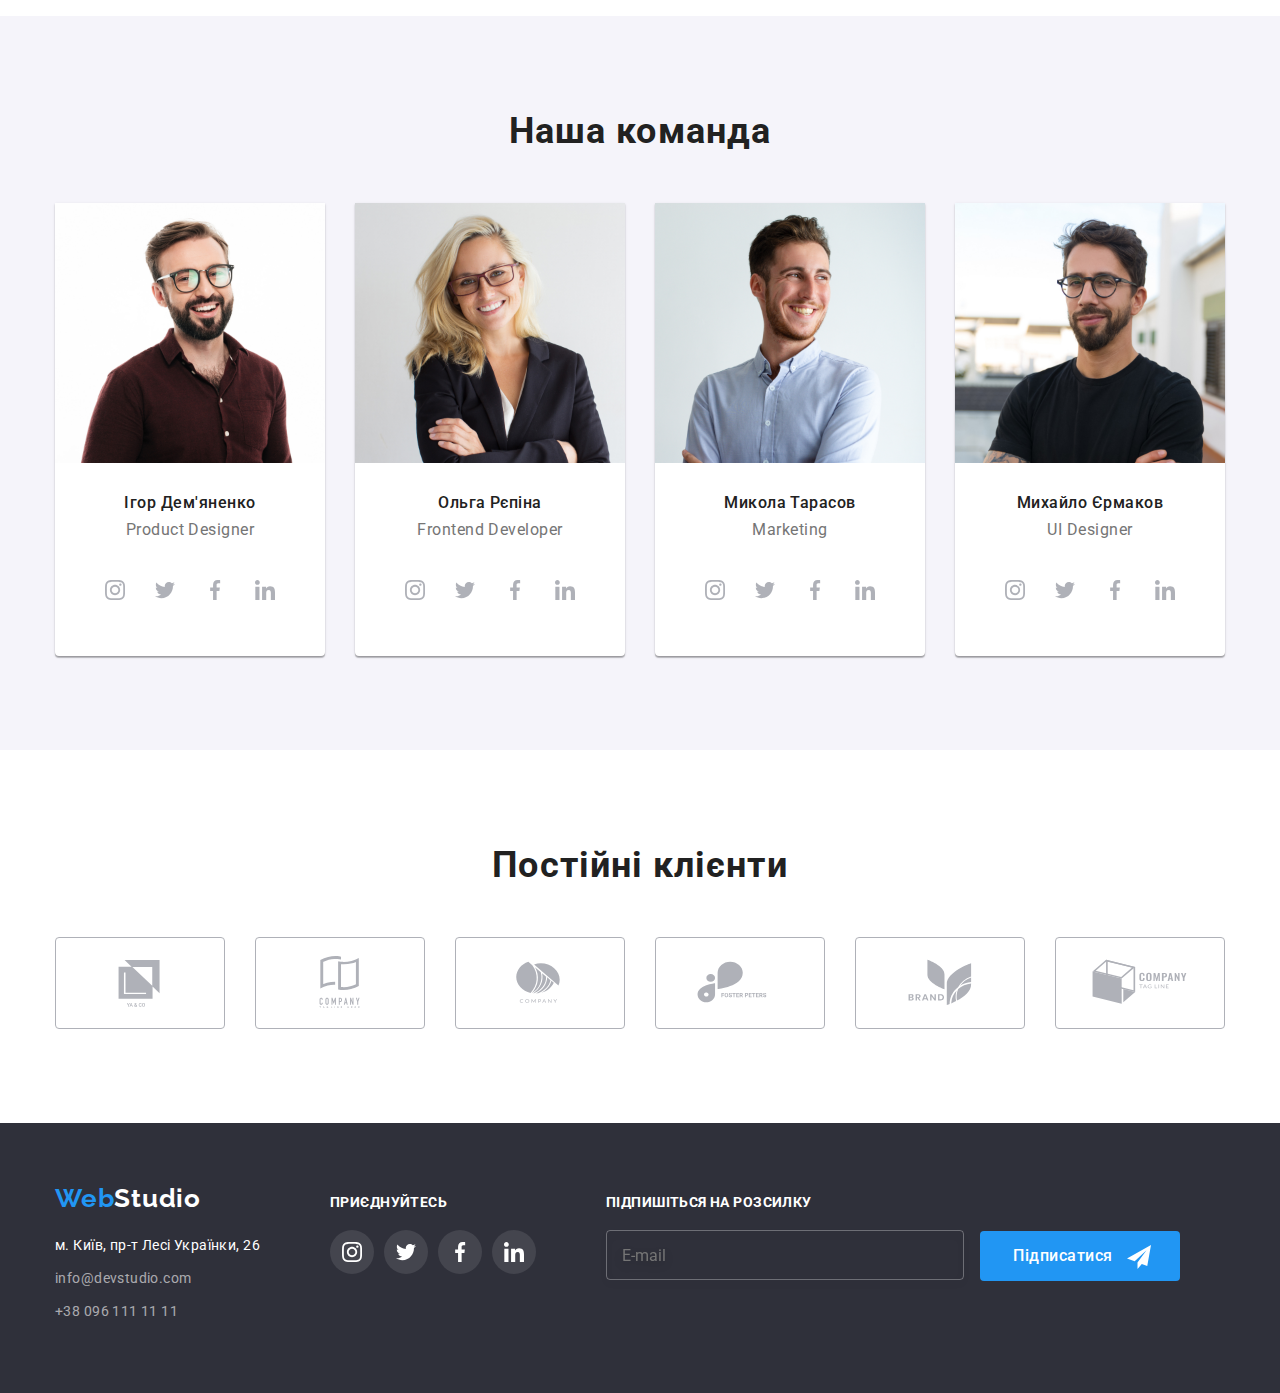
==== commit 32c3d5c0: "6+7hw" ====
--- a/index.html
+++ b/index.html
@@ -385,6 +385,15 @@
           </li>
         </ul>
       </div>
+      <form class="subscribe-box">
+        <label class="subscribe-title" for="subscribe">Підпишіться на розсилку</label>
+        <div class="form-box">
+          <input class="subscribe" type="email" name="email" id="subscribe" placeholder="E-mail">
+          <button class="subscribe-btn" type="submit">Підписатися<samp><svg class="icon-send" width="24" height="24">
+                <use href="./images/icons.svg#icon-send"></use>
+              </svg></samp></button>
+        </div>
+      </form>
     </div>
   </footer>
   <div class="backdrop is-hidden" data-modal>
@@ -392,9 +401,64 @@
       <button class="modal-btn" tipe="button" data-modal-close><svg class="icon-cross" width="20" height="20">
           <use href="./images/icons.svg#icon-cross"></use>
         </svg></button>
+
+      <form class="form js-speaker-form">
+        <p class="form-title">Залиште свої дані, ми вам передзвонимо</p>
+
+        <label for="user-name">Ім'я</label>
+        <div class="form-item">
+          <input class="form-field" type="text" name="name" id="user-name">
+          <svg class="icon-person" width="20" height="20">
+            <use href="./images/icons.svg#icon-person"></use>
+          </svg>
+        </div>
+
+        <label for="tel">Телефон</label>
+        <div class="form-item">
+          <input class="form-field" type="tel" name="tel" id="tel">
+          <svg class="icon-phone" width="20" height="20">
+            <use href="./images/icons.svg#icon-phone"></use>
+          </svg>
+        </div>
+
+        <label for="email">Пошта</label>
+        <div class="form-item">
+          <input class="form-field" type="email" name="email" id="email">
+          <svg class="icon-email" width="20" height="20">
+            <use href="./images/icons.svg#icon-email"></use>
+          </svg>
+        </div>
+
+        <label for="comment">Коментар</label>
+        <div class="form-item text">
+          <textarea class="comment" name="comment" id="comment" placeholder="Введіть текст"></textarea>
+        </div>
+
+        <div class="check-box">
+          <input class="checkbox" type="checkbox" name="rules" id="rules">
+          <label class="agree" for="rules">Погоджуюся з розсилкою та приймаю <a class="checkbox-link" href="">Умови
+              договору</a></label>
+        </div>
+
+        <button class="submit" type="submit">Відправити</button>
+      </form>
     </div>
   </div>
   <script src="./js/modal.js"></script>
+
+  <script>
+    (() => {
+      document
+        .querySelector('.js-speaker-form')
+        .addEventListener('subnit', e => {
+          e.preventDefault();
+
+          new FormData(e.currentTarget).forEach((value, name) =>
+            console.log(`${name}: ${value}`),
+          );
+        });
+    })();
+  </script>
 </body>
 
 </html>--- a/css/styles.css
+++ b/css/styles.css
@@ -742,6 +742,94 @@
 .socials-box {
   display: flex;
   flex-direction: column;
+}
+
+.subscribe-box {
+  display: flex;
+  flex-direction: column;
+}
+
+.subscribe-title {
+  margin-bottom: 20px;
+
+  font-style: normal;
+  font-weight: 700;
+  font-size: 14px;
+  line-height: 16px;
+  letter-spacing: 0.03em;
+  text-transform: uppercase;
+  color: var(--background-color);
+}
+
+.subscribe {
+  margin-right: 12px;
+  padding: 15px;
+
+  width: 358px;
+  height: 50px;
+
+  background-color: transparent;
+  border: 1px solid rgba(255, 255, 255, 0.3);
+  filter: drop-shadow(0px 4px 4px rgba(0, 0, 0, 0.15));
+  border-radius: 4px;
+
+  transition-property: outline;
+  transition-duration: 250ms;
+  transition-timing-function: cubic-bezier(0.4, 0, 0.2, 1);
+}
+
+.subscribe:focus {
+
+  outline: 1px solid var(--accent-color);
+}
+
+.subscribe-btn {
+  position: relative;
+
+  width: 200px;
+  height: 50px;
+
+  font-style: normal;
+  font-weight: 500;
+  font-size: 16px;
+  line-height: 1.6;
+  text-align: center;
+  letter-spacing: 0.03em;
+  color: var(--background-color);
+  background-color: var(--accent-color);
+  border: 1px solid transparent;
+  border-radius: 4px;
+  align-items: center;
+  padding-left: 28px;
+  padding-right: 62px;
+  padding-top: 10px;
+  padding-bottom: 10px;
+
+  transition-property: background-color, color;
+  transition-duration: 250ms;
+  transition-timing-function: cubic-bezier(0.4, 0, 0.2, 1);
+
+}
+
+.subscribe-btn:hover {
+  color: var(--hero-background);
+  background-color: var(--accent-color);
+}
+
+.icon-send {
+  position: absolute;
+  top: 13px;
+  right: 28px;
+
+  fill: var(--background-color);
+
+  transition-property: fill;
+  transition-duration: 250ms;
+  transition-timing-function: cubic-bezier(0.4, 0, 0.2, 1);
+}
+
+.subscribe-btn:hover .icon-send {
+  fill: var(--hero-background)
 }
 
 /*  Portfolio */
@@ -915,6 +1003,7 @@
 
   width: 528px;
   height: 581px;
+  padding: 40px;
 
   background-color: var(--background-color);
   box-shadow: 0px 1px 3px rgba(0, 0, 0, 0.12), 0px 1px 1px rgba(0, 0, 0, 0.14),
@@ -936,6 +1025,16 @@
   background-color: var(--background-color);
 }
 
+.icon-cross {
+  transition-property: fill;
+  transition-duration: 250ms;
+  transition-timing-function: cubic-bezier(0.4, 0, 0.2, 1);
+}
+
+.modal-btn:hover .icon-cross {
+  fill: var(--accent-color)
+}
+
 @keyframes opacityModal {
   0% {
     transform: opacity(1);
@@ -956,4 +1055,156 @@
   100% {
     transform: opacity(0);
   }
+}
+
+.form-title {
+  margin-top: 0;
+  margin-bottom: 12px;
+  align-self: center;
+
+  font-style: normal;
+  font-weight: 700;
+  font-size: 20px;
+  line-height: 23px;
+  text-align: center;
+  letter-spacing: 0.03em;
+
+  color: #212121;
+}
+
+.form label {
+  margin-bottom: 4px;
+}
+
+.js-speaker-form {
+  display: flex;
+  flex-direction: column;
+  align-items: flex-start;
+}
+
+.form-item {
+  margin-bottom: 10px;
+}
+
+.form-field {
+
+  width: 448px;
+  height: 40px;
+  padding-left: 45px;
+  border: 1px solid rgba(33, 33, 33, 0.2);
+  border-radius: 4px;
+
+  transition-property: outline, border;
+  transition-duration: 250ms;
+  transition-timing-function: cubic-bezier(0.4, 0, 0.2, 1);
+}
+
+.form-field:focus {
+  outline: 1px solid var(--accent-color);
+}
+
+.form-item textarea {
+  width: 448px;
+  height: 120px;
+  border: 1px solid rgba(33, 33, 33, 0.2);
+  border-radius: 4px;
+  resize: none;
+}
+
+label {
+  font-style: normal;
+  font-weight: 400;
+  font-size: 12px;
+  line-height: 14px;
+
+  letter-spacing: 0.01em;
+
+  color: #757575;
+}
+
+.form-item {
+  position: relative;
+}
+
+.icon-person,
+.icon-phone,
+.icon-email {
+  position: absolute;
+  top: 50%;
+  left: 15px;
+  transform: translateY(-50%);
+  pointer-events: none;
+  fill: #212121;
+  transition-property: fill;
+  transition-duration: 250ms;
+  transition-timing-function: cubic-bezier(0.4, 0, 0.2, 1);
+}
+
+.form-field:focus+.icon-person,
+.form-field:focus+.icon-phone,
+.form-field:focus+.icon-email {
+  fill: var(--accent-color);
+}
+
+.comment {
+  transition-property: outline, border;
+  transition-duration: 250ms;
+  transition-timing-function: cubic-bezier(0.4, 0, 0.2, 1);
+}
+
+.comment:focus {
+  outline: 1px solid var(--accent-color);
+}
+
+.text {
+  margin-bottom: 20px;
+}
+
+.check-box {
+  margin-bottom: 30px;
+  display: flex;
+  justify-content: center;
+  align-items: center;
+}
+
+.checkbox {
+  margin: 7px;
+}
+
+.checkbox-link {
+  color: var(--accent-color);
+  text-decoration-line: underline;
+}
+
+.form .agree {
+  margin-bottom: 0;
+}
+
+.submit {
+  align-self: center;
+  font-style: normal;
+  font-weight: 500;
+  font-size: 16px;
+  line-height: 1.6;
+  text-align: center;
+  letter-spacing: 0.03em;
+  color: var(--title-text-color);
+  border: 1px solid transparent;
+  border-radius: 4px;
+  align-items: center;
+  padding-left: 22px;
+  padding-right: 22px;
+  padding-top: 6px;
+  padding-bottom: 6px;
+
+  transition-property: background-color, color;
+  transition-duration: 250ms;
+  transition-timing-function: cubic-bezier(0.4, 0, 0.2, 1);
+
+}
+
+.submit:hover,
+.submit:focus {
+  color: var(--background-color);
+  background-color: var(--accent-color);
 }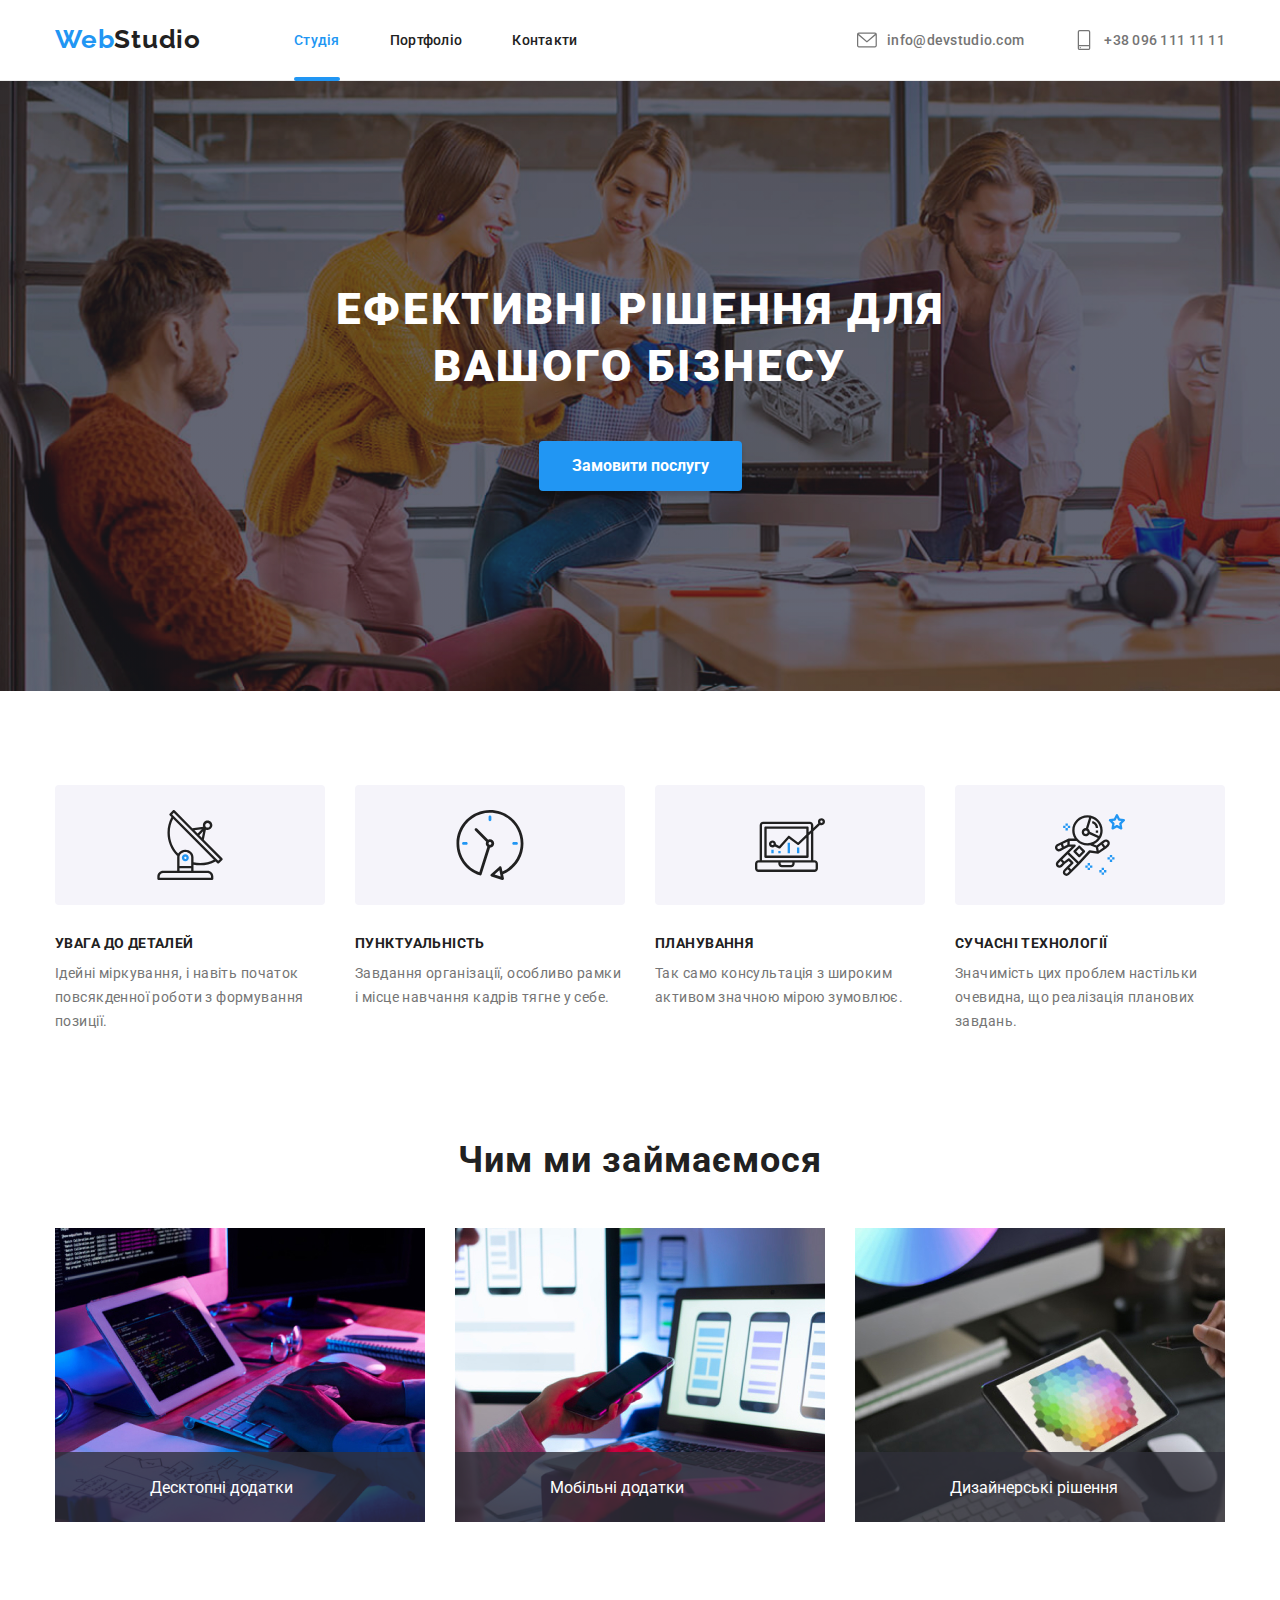
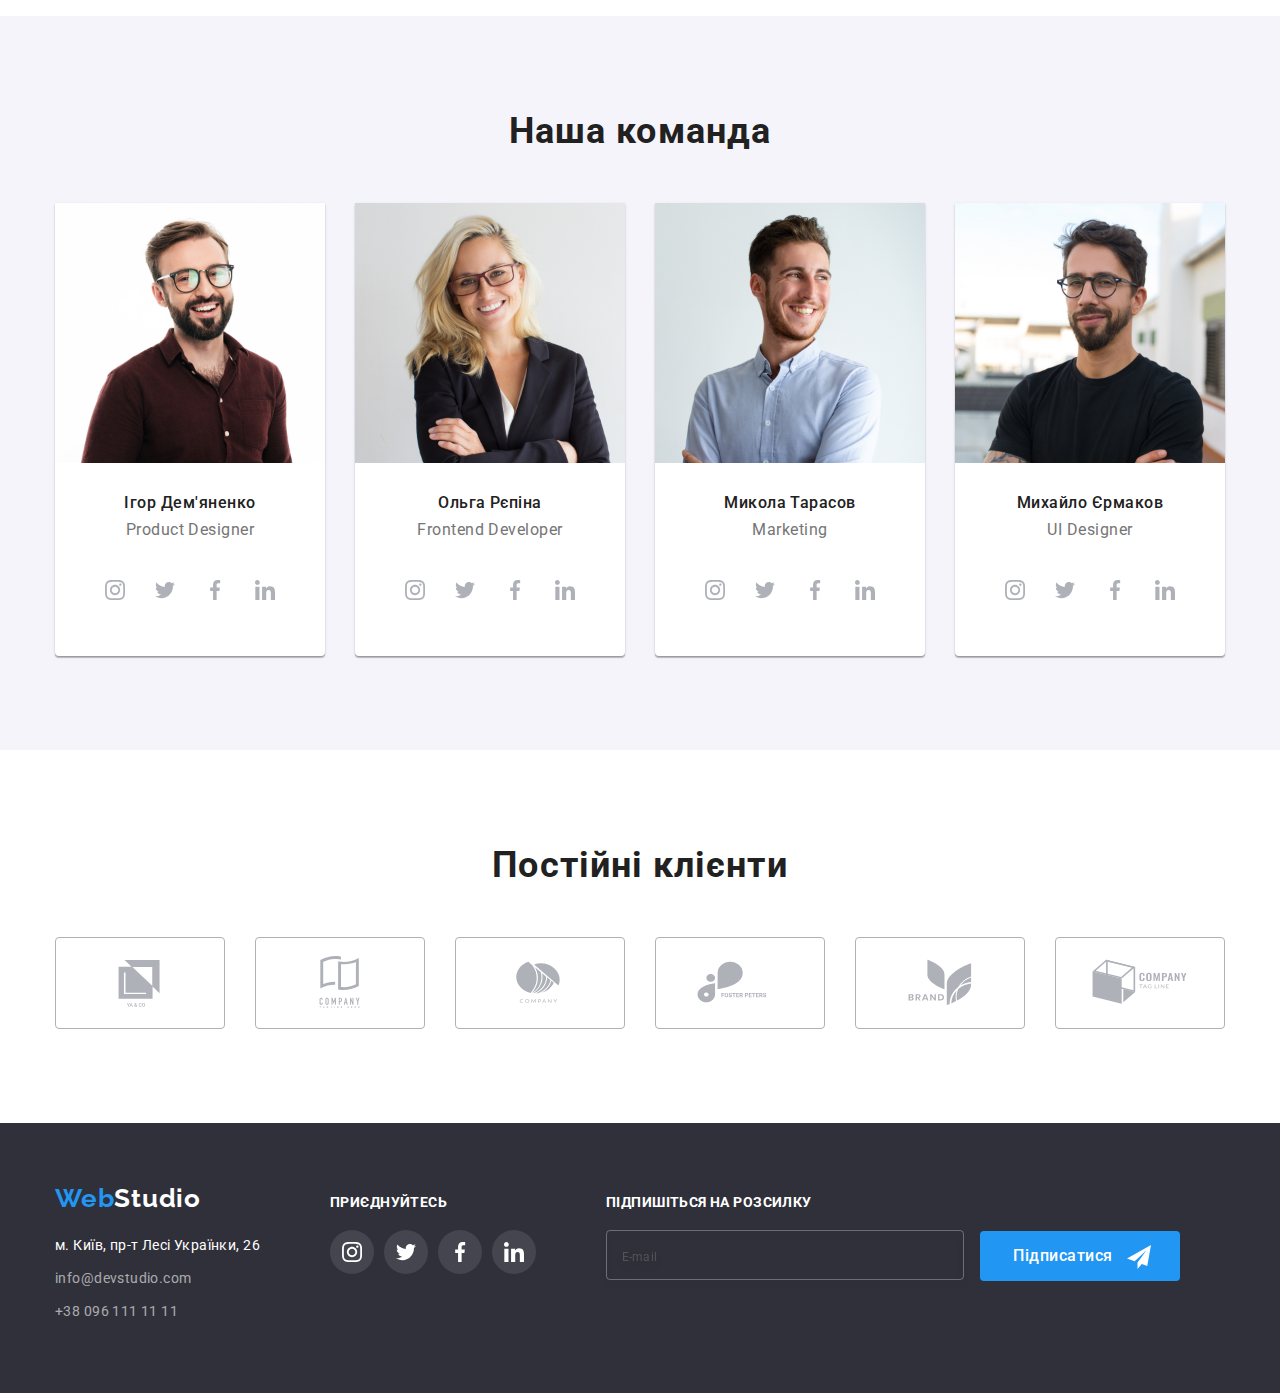
==== commit a9a63f29: "чекбокс доробив" ====
--- a/index.html
+++ b/index.html
@@ -431,34 +431,20 @@
 
         <label for="comment">Коментар</label>
         <div class="form-item text">
-          <textarea class="comment" name="comment" id="comment" placeholder="Введіть текст"></textarea>
+          <textarea class="form-comment" name="comment" id="comment" placeholder="Введіть текст"></textarea>
         </div>
 
-        <div class="check-box">
+        <label class="check-box" for="rules">
           <input class="checkbox" type="checkbox" name="rules" id="rules">
-          <label class="agree" for="rules">Погоджуюся з розсилкою та приймаю <a class="checkbox-link" href="">Умови
-              договору</a></label>
-        </div>
+          <span>Погоджуюся з розсилкою та приймаю <a class="checkbox-link" href="">Умови
+            договору</a></span>
+        </label>
 
         <button class="submit" type="submit">Відправити</button>
       </form>
     </div>
   </div>
   <script src="./js/modal.js"></script>
-
-  <script>
-    (() => {
-      document
-        .querySelector('.js-speaker-form')
-        .addEventListener('subnit', e => {
-          e.preventDefault();
-
-          new FormData(e.currentTarget).forEach((value, name) =>
-            console.log(`${name}: ${value}`),
-          );
-        });
-    })();
-  </script>
 </body>
 
 </html>--- a/css/styles.css
+++ b/css/styles.css
@@ -165,7 +165,6 @@
   line-height: 1.2;
   letter-spacing: 0.02em;
   color: var(--accent-color);
-
 }
 
 .site-nav .link.current {
@@ -225,7 +224,7 @@
   padding: 0;
 }
 
-.mail li+li {
+.mail li + li {
   margin-left: 50px;
 }
 
@@ -273,9 +272,11 @@
 
   background-color: var(--hero-background);
   background-size: cover;
-  background-image: linear-gradient(to right,
+  background-image: linear-gradient(
+      to right,
       rgba(47, 48, 58, 0.4),
-      rgba(47, 48, 58, 0.4)),
+      rgba(47, 48, 58, 0.4)
+    ),
     url("../images/heroBg.jpg");
 }
 
@@ -395,7 +396,7 @@
   position: relative;
 }
 
-.example>.label {
+.example > .label {
   position: absolute;
   bottom: 0;
   right: 0;
@@ -590,7 +591,6 @@
   transition-property: border;
   transition-duration: 250ms;
   transition-timing-function: cubic-bezier(0.4, 0, 0.2, 1);
-
 }
 
 .clients-link:hover,
@@ -709,9 +709,6 @@
     0px 2px 2px rgba(0, 0, 0, 0.12);
 }
 
-
-
-
 .footer-socials {
   gap: 10px;
 }
@@ -762,25 +759,32 @@
 }
 
 .subscribe {
+  font-style: normal;
+  font-weight: 400;
+  font-size: 16px;
+  line-height: 20px;
+  letter-spacing: 0.03em;
+
   margin-right: 12px;
   padding: 15px;
 
   width: 358px;
   height: 50px;
 
+  color: var(--background-color);
   background-color: transparent;
   border: 1px solid rgba(255, 255, 255, 0.3);
   filter: drop-shadow(0px 4px 4px rgba(0, 0, 0, 0.15));
   border-radius: 4px;
 
-  transition-property: outline;
+  transition-property: outline, border;
   transition-duration: 250ms;
   transition-timing-function: cubic-bezier(0.4, 0, 0.2, 1);
 }
 
 .subscribe:focus {
-
-  outline: 1px solid var(--accent-color);
+  border: 1px solid var(--accent-color);
+  outline: transparent;
 }
 
 .subscribe-btn {
@@ -808,7 +812,6 @@
   transition-property: background-color, color;
   transition-duration: 250ms;
   transition-timing-function: cubic-bezier(0.4, 0, 0.2, 1);
-
 }
 
 .subscribe-btn:hover {
@@ -829,7 +832,7 @@
 }
 
 .subscribe-btn:hover .icon-send {
-  fill: var(--hero-background)
+  fill: var(--hero-background);
 }
 
 /*  Portfolio */
@@ -1032,7 +1035,7 @@
 }
 
 .modal-btn:hover .icon-cross {
-  fill: var(--accent-color)
+  fill: var(--accent-color);
 }
 
 @keyframes opacityModal {
@@ -1087,7 +1090,6 @@
 }
 
 .form-field {
-
   width: 448px;
   height: 40px;
   padding-left: 45px;
@@ -1100,7 +1102,8 @@
 }
 
 .form-field:focus {
-  outline: 1px solid var(--accent-color);
+  border: 1px solid var(--accent-color);
+  outline: transparent;
 }
 
 .form-item textarea {
@@ -1140,20 +1143,32 @@
   transition-timing-function: cubic-bezier(0.4, 0, 0.2, 1);
 }
 
-.form-field:focus+.icon-person,
-.form-field:focus+.icon-phone,
-.form-field:focus+.icon-email {
+.form-field:focus + .icon-person,
+.form-field:focus + .icon-phone,
+.form-field:focus + .icon-email {
   fill: var(--accent-color);
 }
 
-.comment {
+.form-comment {
+  padding: 16px, 12px;
+
   transition-property: outline, border;
   transition-duration: 250ms;
   transition-timing-function: cubic-bezier(0.4, 0, 0.2, 1);
 }
-
-.comment:focus {
-  outline: 1px solid var(--accent-color);
+::placeholder {
+  font-style: normal;
+  font-weight: 400;
+  font-size: 12px;
+  line-height: 14px;
+  letter-spacing: 0.01em;
+
+  color: rgba(117, 117, 117, 0.5);
+}
+
+.form-comment:focus {
+  border: 1px solid var(--accent-color);
+  outline: transparent;
 }
 
 .text {
@@ -1165,15 +1180,45 @@
   display: flex;
   justify-content: center;
   align-items: center;
+  align-self: center;
 }
 
 .checkbox {
-  margin: 7px;
+  margin-right: 7px;
+  appearance: none;
+  width: 16px;
+  height: 15px;
+  border: 1px solid var(--accent-color);
+  border-radius: 2px;
+}
+.checkbox:checked {
+  background-image: url("data:image/svg+xml,%3Csvg xmlns='http://www.w3.org/2000/svg' viewBox='0 0 512 512'%3E%3C!--! Font Awesome Pro 6.2.1 by @fontawesome - https://fontawesome.com License - https://fontawesome.com/license (Commercial License) Copyright 2022 Fonticons, Inc. --%3E%3Cpath d='M470.6 105.4c12.5 12.5 12.5 32.8 0 45.3l-256 256c-12.5 12.5-32.8 12.5-45.3 0l-128-128c-12.5-12.5-12.5-32.8 0-45.3s32.8-12.5 45.3 0L192 338.7 425.4 105.4c12.5-12.5 32.8-12.5 45.3 0z' fill='%23ffffff'/%3E%3C/svg%3E");
+  background-position: center;
+  background-color: var(--accent-color);
+}
+.checkbox .agree {
+  font-style: normal;
+  font-weight: 400;
+  font-size: 14px;
+  line-height: 24px;
+
+  letter-spacing: 0.03em;
+
+  color: #757575;
 }
 
 .checkbox-link {
+  font-style: normal;
+  font-weight: 400;
+  font-size: 14px;
+  line-height: 24px;
+
+  letter-spacing: 0.03em;
+
+  color: #757575;
+
   color: var(--accent-color);
-  text-decoration-line: underline;
+  border-bottom: 1px solid var(--accent-color);
 }
 
 .form .agree {
@@ -1187,24 +1232,21 @@
   font-size: 16px;
   line-height: 1.6;
   text-align: center;
-  letter-spacing: 0.03em;
-  color: var(--title-text-color);
+
+  letter-spacing: 0.03em;
+  color: var(--background-color);
   border: 1px solid transparent;
   border-radius: 4px;
+  background-color: var(--accent-color);
+  box-shadow: 0px 4px 4px rgba(0, 0, 0, 0.15);
+
   align-items: center;
   padding-left: 22px;
   padding-right: 22px;
   padding-top: 6px;
   padding-bottom: 6px;
 
-  transition-property: background-color, color;
-  transition-duration: 250ms;
-  transition-timing-function: cubic-bezier(0.4, 0, 0.2, 1);
-
-}
-
-.submit:hover,
-.submit:focus {
-  color: var(--background-color);
-  background-color: var(--accent-color);
-}+  transition-property: background-color, box-shadow;
+  transition-duration: 250ms;
+  transition-timing-function: cubic-bezier(0.4, 0, 0.2, 1);
+}
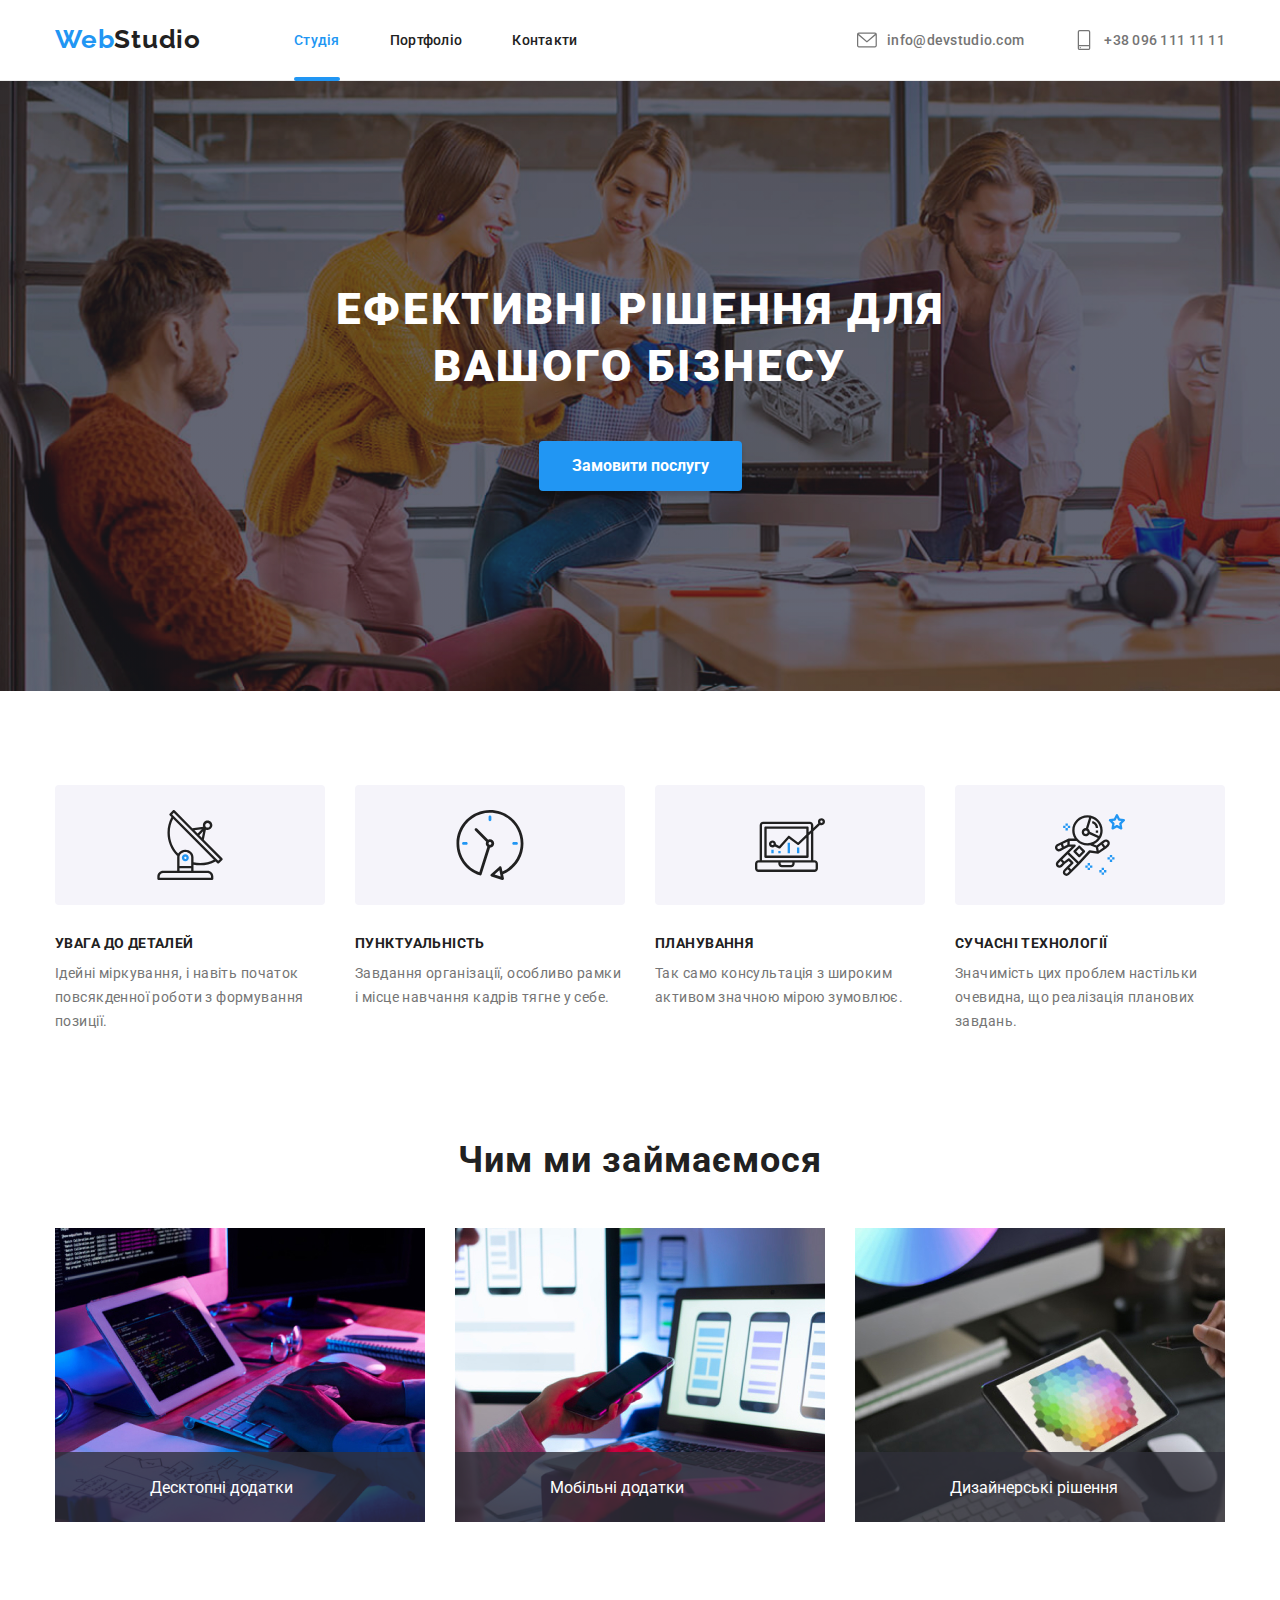
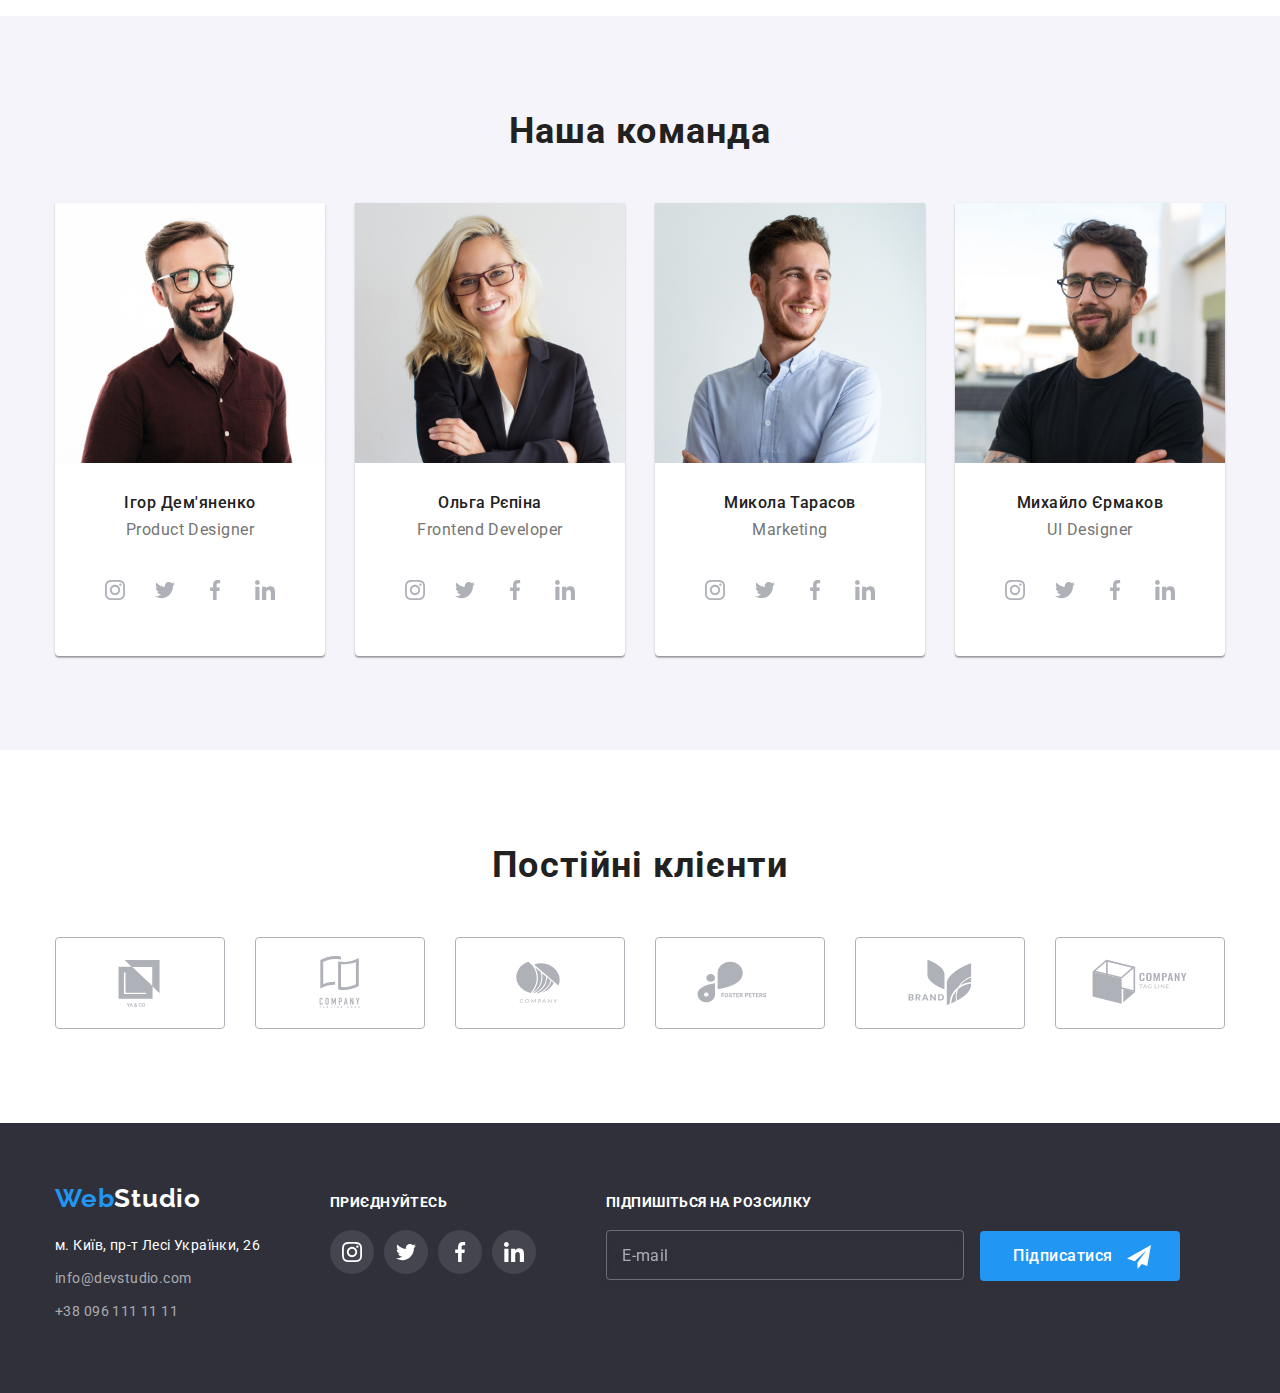
==== commit 9cb568ad: "modal done" ====
--- a/index.html
+++ b/index.html
@@ -14,34 +14,35 @@
 </head>
 
 <body>
-  <!--Шапка сайту-->
-  <header>
+  <!--Header-->
+  <header class="page-header">
     <div class="container">
       <div class="justify-box">
+        <a href="./index.html" class="logo">Web<span class="logo__up">Studio</span></a>
+
         <nav class="nav">
-          <a href="./index.html" class="logo">Web<span class="logo-up">Studio</span></a>
-
-          <ul class="site-nav">
-            <li class="nav-item">
-              <a href="./index.html" class="link current">Студія</a>
-            </li>
-            <li class="nav-item">
-              <a href="./portfolio.html" class="link">Портфоліо</a>
-            </li>
-            <li class="nav-item">
-              <a href="./contacts.html" class="link">Контакти</a>
+          <ul class="nav__list">
+            <li class="nav__item">
+              <a href="./index.html" class="nav__link current">Студія</a>
+            </li>
+            <li class="nav__item">
+              <a href="./portfolio.html" class="nav__link">Портфоліо</a>
+            </li>
+            <li class="nav__item">
+              <a href="./index.html" class="nav__link">Контакти</a>
             </li>
           </ul>
         </nav>
-        <ul class="mail">
-          <li class="mail-pic">
-            <a href="mailto:info@devstudio.com" class="tell"><svg class="mail-icon" width="20" height="20">
+        <ul class="header-contacts__list">
+          <li class="header-contacts__item">
+            <a href="mailto:info@devstudio.com" class="header-contact__link">
+              <svg class="header-contacts__icon" width="20" height="20">
                 <use href="./images/icons.svg#icon-envelope"></use>
               </svg>info@devstudio.com</a>
           </li>
-          <li class="mail-pic">
-            <a href="tel:+38_096_111_11_11" class="tell">
-              <svg class="mail-icon" width="20" height="20">
+          <li class="header-contacts__item">
+            <a href="tel:+38_096_111_11_11" class="header-contact__link">
+              <svg class="header-contacts__icon" width="20" height="20">
                 <use href="./images/icons.svg#icon-smartphone"></use>
               </svg>+38 096 111 11 11</a>
           </li>
@@ -50,65 +51,65 @@
     </div>
   </header>
   <main>
-    <!--Герой-->
+    <!--Hero-->
     <section class="section section-hero">
       <div class="container">
-        <h1 class="hero-title">Ефективні рішення для вашого бізнесу</h1>
-        <button type="button" class="hero-button" data-modal-open>Замовити послугу</button>
+        <h1 class="hero__title">Ефективні рішення для вашого бізнесу</h1>
+        <button type="button" class="hero__button" data-modal-open>Замовити послугу</button>
       </div>
     </section>
 
-    <!--Переваги-->
-    <section class="section">
+    <!--Benefits-->
+    <section class="section section-benefits">
       <div class="container">
         <h2 class="section-title">Переваги</h2>
-        <ul class="bonuses">
-          <li class="bonuses-list">
+        <ul class="benefits">
+          <li class="benefits__list">
             <div class="icon-box">
-              <svg class="bonuses-icon" width="70" height="70">
+              <svg class="benefits__icon" width="70" height="70">
                 <use href="./images/icons.svg#icon-antenna"></use>
               </svg>
             </div>
-            <h3 class="bonuses-title">УВАГА ДО ДЕТАЛЕЙ</h3>
-            <p class="bonuses-item">
+            <h3 class="benefits__title">УВАГА ДО ДЕТАЛЕЙ</h3>
+            <p class="benefits__item">
               Ідейні міркування, і навіть початок повсякденної роботи з
               формування позиції.
             </p>
           </li>
 
-          <li class="bonuses-list">
+          <li class="benefits__list">
             <div class="icon-box">
-              <svg class="bonuses-icon" width="70" height="70">
+              <svg class="benefits__icon" width="70" height="70">
                 <use href="./images/icons.svg#icon-clock"></use>
               </svg>
             </div>
-            <h3 class="bonuses-title">ПУНКТУАЛЬНІСТЬ</h3>
-            <p class="bonuses-item">
+            <h3 class="benefits__title">ПУНКТУАЛЬНІСТЬ</h3>
+            <p class="benefits__item">
               Завдання організації, особливо рамки і місце навчання кадрів
               тягне у себе.
             </p>
           </li>
 
-          <li class="bonuses-list">
+          <li class="benefits__list">
             <div class="icon-box">
-              <svg class="bonuses-icon" width="70" height="70">
+              <svg class="benefits__icon" width="70" height="70">
                 <use href="./images/icons.svg#icon-diagram"></use>
               </svg>
             </div>
-            <h3 class="bonuses-title">ПЛАНУВАННЯ</h3>
-            <p class="bonuses-item">
+            <h3 class="benefits__title">ПЛАНУВАННЯ</h3>
+            <p class="benefits__item">
               Так само консультація з широким активом значною мірою зумовлює.
             </p>
           </li>
 
-          <li class="bonuses-list">
+          <li class="benefits__list">
             <div class="icon-box">
-              <svg class="bonuses-icon" width="70" height="70">
+              <svg class="benefits__icon" width="70" height="70">
                 <use href="./images/icons.svg#icon-astronaut"></use>
               </svg>
             </div>
-            <h3 class="bonuses-title">CУЧАСНІ ТЕХНОЛОГІЇ</h3>
-            <p class="bonuses-item">
+            <h3 class="benefits__title">CУЧАСНІ ТЕХНОЛОГІЇ</h3>
+            <p class="benefits__item">
               Значимість цих проблем настільки очевидна, що реалізація
               планових завдань.
             </p>
@@ -117,170 +118,170 @@
       </div>
     </section>
 
-    <!--Чим займаємось-->
-    <section class="section section-examples">
+    <!--Speciality-->
+    <section class="section section-speciality">
       <div class="container">
-        <h2 class="examples-title">Чим ми займаємося</h2>
-        <ul class="examples-list">
-          <li class="example">
-            <img src="./images/box1.jpg" alt="codding on a computer" width="370" />
-            <p class="label">Десктопні додатки</p>
-          </li>
-          <li class="example">
-            <img src="./images/box2.jpg" alt="smartphone and laptop" width="370" />
-            <p class="label">Мобільні додатки</p>
-          </li>
-          <li class="example">
-            <img src="./images/box3.jpg" alt="choosing a color an a tablet" width="370" />
-            <p class="label">Дизайнерські рішення</p>
+        <h2 class="speciality__title">Чим ми займаємося</h2>
+        <ul class="speciality__list">
+          <li class="speciality__item">
+            <img src="./images/box1.jpg" alt="programer working his desk office" width="370" />
+            <p class="speciality__label">Десктопні додатки</p>
+          </li>
+          <li class="speciality__item">
+            <img src="./images/box2.jpg" alt="designers are developing smartphone application" width="370" />
+            <p class="speciality__label">Мобільні додатки</p>
+          </li>
+          <li class="speciality__item">
+            <img src="./images/box3.jpg" alt="working colour selection graphic tablet" width="370" />
+            <p class="speciality__label">Дизайнерські рішення</p>
           </li>
         </ul>
       </div>
     </section>
 
-    <!--Наша Команда-->
+    <!--Team-->
     <section class="section section-team">
       <div class="container">
-        <h2 class="team-title">Наша команда</h2>
-        <ul class="team-list">
-          <li class="igor">
+        <h2 class="team__title">Наша команда</h2>
+        <ul class="team__list">
+          <li class="team__card">
             <img src="./images/team1.jpg" alt="photo of a man" width="270" />
-            <h3 class="name">Ігор Дем'яненко</h3>
-            <p class="team-pos">Product Designer</p>
-            <ul class="social-list">
-              <li class="social-link">
-                <a class="social-link-link" href="https://instagram.com" aria-label="Instgram" target="_blank"
+            <h3 class="team__name">Ігор Дем'яненко</h3>
+            <p class="team__pos">Product Designer</p>
+            <ul class="social__list">
+              <li class="social__item">
+                <a class="social__link" href="https://instagram.com" aria-label="Instgram" target="_blank"
                   rel="noopener noreferrer">
-                  <svg class="social-icon" width="20" height="20">
+                  <svg class="social__icon" width="20" height="20">
                     <use href="./images/icons.svg#icon-instagram"></use>
                   </svg>
                 </a>
               </li>
-              <li class="social-link">
-                <a class="social-link-link" href="https://twitter.com" aria-label="Twitter" target="_blank"
-                  rel="noopener noreferrer"><svg class="social-icon" width="20" height="20">
+              <li class="social__item">
+                <a class="social__link" href="https://twitter.com" aria-label="Twitter" target="_blank"
+                  rel="noopener noreferrer"><svg class="social__icon" width="20" height="20">
                     <use href="./images/icons.svg#icon-twitter"></use>
                   </svg>
                 </a>
               </li>
-              <li class="social-link">
-                <a class="social-link-link" href="https://facebook.com" aria-label="Facebook" target="_blank"
-                  rel="noopener noreferrer"><svg class="social-icon" width="20" height="20">
+              <li class="social__item">
+                <a class="social__link" href="https://facebook.com" aria-label="Facebook" target="_blank"
+                  rel="noopener noreferrer"><svg class="social__icon" width="20" height="20">
                     <use href="./images/icons.svg#icon-facebook"></use>
                   </svg>
                 </a>
               </li>
-              <li class="social-link">
-                <a class="social-link-link" href="https://linkedi.com" aria-label="Linkedin" target="_blank"
-                  rel="noopener noreferrer"><svg class="social-icon" width="20" height="20">
+              <li class="social__item">
+                <a class="social__link" href="https://linkedi.com" aria-label="Linkedin" target="_blank"
+                  rel="noopener noreferrer"><svg class="social__icon" width="20" height="20">
                     <use href="./images/icons.svg#icon-linkedin"></use>
                   </svg>
                 </a>
               </li>
             </ul>
           </li>
-          <li class="olga">
+          <li class="team__card">
             <img src="./images/team2.jpg" alt="photo of a woman" width="270" />
-            <h3 class="name">Ольга Рєпіна</h3>
-            <p class="team-pos">Frontend Developer</p>
-            <ul class="social-list">
-              <li class="social-link">
-                <a class="social-link-link" href="https://instagram.com" aria-label="Instgram" target="_blank"
+            <h3 class="team__name">Ольга Рєпіна</h3>
+            <p class="team__pos">Frontend Developer</p>
+            <ul class="social__list">
+              <li class="social__item">
+                <a class="social__link" href="https://instagram.com" aria-label="Instgram" target="_blank"
                   rel="noopener noreferrer">
-                  <svg class="social-icon" width="20" height="20">
+                  <svg class="social__icon" width="20" height="20">
                     <use href="./images/icons.svg#icon-instagram"></use>
                   </svg>
                 </a>
               </li>
-              <li class="social-link">
-                <a class="social-link-link" href="https://twitter.com" aria-label="Twitter" target="_blank"
-                  rel="noopener noreferrer"><svg class="social-icon" width="20" height="20">
+              <li class="social__item">
+                <a class="social__link" href="https://twitter.com" aria-label="Twitter" target="_blank"
+                  rel="noopener noreferrer"><svg class="social__icon" width="20" height="20">
                     <use href="./images/icons.svg#icon-twitter"></use>
                   </svg>
                 </a>
               </li>
-              <li class="social-link">
-                <a class="social-link-link" href="https://facebook.com" aria-label="Facebook" target="_blank"
-                  rel="noopener noreferrer"><svg class="social-icon" width="20" height="20">
+              <li class="social__item">
+                <a class="social__link" href="https://facebook.com" aria-label="Facebook" target="_blank"
+                  rel="noopener noreferrer"><svg class="social__icon" width="20" height="20">
                     <use href="./images/icons.svg#icon-facebook"></use>
                   </svg>
                 </a>
               </li>
-              <li class="social-link">
-                <a class="social-link-link" href="https://linkedi.com" aria-label="Linkedin" target="_blank"
-                  rel="noopener noreferrer"><svg class="social-icon" width="20" height="20">
+              <li class="social__item">
+                <a class="social__link" href="https://linkedi.com" aria-label="Linkedin" target="_blank"
+                  rel="noopener noreferrer"><svg class="social__icon" width="20" height="20">
                     <use href="./images/icons.svg#icon-linkedin"></use>
                   </svg>
                 </a>
               </li>
             </ul>
           </li>
-          <li class="mykola">
+          <li class="team__card">
             <img src="./images/team3.jpg" alt="photo of a man" width="270" />
-            <h3 class="name">Микола Тарасов</h3>
-            <p class="team-pos">Marketing</p>
-            <ul class="social-list">
-              <li class="social-link">
-                <a class="social-link-link" href="https://instagram.com" aria-label="Instgram" target="_blank"
+            <h3 class="team__name">Микола Тарасов</h3>
+            <p class="team__pos">Marketing</p>
+            <ul class="social__list">
+              <li class="social__item">
+                <a class="social__link" href="https://instagram.com" aria-label="Instgram" target="_blank"
                   rel="noopener noreferrer">
-                  <svg class="social-icon" width="20" height="20">
+                  <svg class="social__icon" width="20" height="20">
                     <use href="./images/icons.svg#icon-instagram"></use>
                   </svg>
                 </a>
               </li>
-              <li class="social-link">
-                <a class="social-link-link" href="https://twitter.com" aria-label="Twitter" target="_blank"
-                  rel="noopener noreferrer"><svg class="social-icon" width="20" height="20">
+              <li class="social__item">
+                <a class="social__link" href="https://twitter.com" aria-label="Twitter" target="_blank"
+                  rel="noopener noreferrer"><svg class="social__icon" width="20" height="20">
                     <use href="./images/icons.svg#icon-twitter"></use>
                   </svg>
                 </a>
               </li>
-              <li class="social-link">
-                <a class="social-link-link" href="https://facebook.com" aria-label="Facebook" target="_blank"
-                  rel="noopener noreferrer"><svg class="social-icon" width="20" height="20">
+              <li class="social__item">
+                <a class="social__link" href="https://facebook.com" aria-label="Facebook" target="_blank"
+                  rel="noopener noreferrer"><svg class="social__icon" width="20" height="20">
                     <use href="./images/icons.svg#icon-facebook"></use>
                   </svg>
                 </a>
               </li>
-              <li class="social-link">
-                <a class="social-link-link" href="https://linkedi.com" aria-label="Linkedin" target="_blank"
-                  rel="noopener noreferrer"><svg class="social-icon" width="20" height="20">
+              <li class="social__item">
+                <a class="social__link" href="https://linkedi.com" aria-label="Linkedin" target="_blank"
+                  rel="noopener noreferrer"><svg class="social__icon" width="20" height="20">
                     <use href="./images/icons.svg#icon-linkedin"></use>
                   </svg>
                 </a>
               </li>
             </ul>
           </li>
-          <li class="misha">
+          <li class="team__card">
             <img src="./images/team4.jpg" alt="photo of a woman" width="270" />
-            <h3 class="name">Михайло Єрмаков</h3>
-            <p class="team-pos">UI Designer</p>
-            <ul class="social-list">
-              <li class="social-link">
-                <a class="social-link-link" href="https://instagram.com" aria-label="Instgram" target="_blank"
+            <h3 class="team__name">Михайло Єрмаков</h3>
+            <p class="team__pos">UI Designer</p>
+            <ul class="social__list">
+              <li class="social__item">
+                <a class="social__link" href="https://instagram.com" aria-label="Instgram" target="_blank"
                   rel="noopener noreferrer">
-                  <svg class="social-icon" width="20" height="20">
+                  <svg class="social__icon" width="20" height="20">
                     <use href="./images/icons.svg#icon-instagram"></use>
                   </svg>
                 </a>
               </li>
-              <li class="social-link">
-                <a class="social-link-link" href="https://twitter.com" aria-label="Twitter" target="_blank"
-                  rel="noopener noreferrer"><svg class="social-icon" width="20" height="20">
+              <li class="social__item">
+                <a class="social__link" href="https://twitter.com" aria-label="Twitter" target="_blank"
+                  rel="noopener noreferrer"><svg class="social__icon" width="20" height="20">
                     <use href="./images/icons.svg#icon-twitter"></use>
                   </svg>
                 </a>
               </li>
-              <li class="social-link">
-                <a class="social-link-link" href="https://facebook.com" aria-label="Facebook" target="_blank"
-                  rel="noopener noreferrer"><svg class="social-icon" width="20" height="20">
+              <li class="social__item">
+                <a class="social__link" href="https://facebook.com" aria-label="Facebook" target="_blank"
+                  rel="noopener noreferrer"><svg class="social__icon" width="20" height="20">
                     <use href="./images/icons.svg#icon-facebook"></use>
                   </svg>
                 </a>
               </li>
-              <li class="social-link">
-                <a class="social-link-link" href="https://linkedi.com" aria-label="Linkedin" target="_blank"
-                  rel="noopener noreferrer"><svg class="social-icon" width="20" height="20">
+              <li class="social__item">
+                <a class="social__link" href="https://linkedi.com" aria-label="Linkedin" target="_blank"
+                  rel="noopener noreferrer"><svg class="social__icon" width="20" height="20">
                     <use href="./images/icons.svg#icon-linkedin"></use>
                   </svg>
                 </a>
@@ -331,11 +332,11 @@
     </section>
   </main>
 
-  <!--Підвал-->
+  <!--Footer-->
   <footer class="footer">
     <div class="container conteiner-footer">
       <div class="footer-addres">
-        <a href="./index.html" class="logo">Web<span class="logo-down">Studio</span></a>
+        <a href="./index.html" class="logo">Web<span class="logo__down">Studio</span></a>
         <address>
           <ul class="address-list">
             <li>
@@ -385,59 +386,61 @@
           </li>
         </ul>
       </div>
-      <form class="subscribe-box">
-        <label class="subscribe-title" for="subscribe">Підпишіться на розсилку</label>
-        <div class="form-box">
-          <input class="subscribe" type="email" name="email" id="subscribe" placeholder="E-mail">
-          <button class="subscribe-btn" type="submit">Підписатися<samp><svg class="icon-send" width="24" height="24">
+      <form class="subscribe">
+        <label class="subscribe__title" for="subscribe">Підпишіться на розсилку</label>
+        <div class="subscribe-box">
+          <input class="subscribe__field" type="email" name="email" id="subscribe" placeholder="E-mail">
+          <button class="subscribe__btn" type="submit">Підписатися<samp><svg class="subscribe__icon" width="24"
+                height="24">
                 <use href="./images/icons.svg#icon-send"></use>
               </svg></samp></button>
         </div>
       </form>
     </div>
   </footer>
+
+  <!-- Modal -->
   <div class="backdrop is-hidden" data-modal>
-    <div class="modal">
-      <button class="modal-btn" tipe="button" data-modal-close><svg class="icon-cross" width="20" height="20">
+    <div class="modal-box">
+      <button class="modal-close" tipe="button" data-modal-close><svg class="modal-close_icon" width="20" height="20">
           <use href="./images/icons.svg#icon-cross"></use>
         </svg></button>
 
-      <form class="form js-speaker-form">
-        <p class="form-title">Залиште свої дані, ми вам передзвонимо</p>
-
-        <label for="user-name">Ім'я</label>
-        <div class="form-item">
-          <input class="form-field" type="text" name="name" id="user-name">
-          <svg class="icon-person" width="20" height="20">
+      <form class="modal">
+        <p class="modal__title">Залиште свої дані, ми вам передзвонимо</p>
+
+        <div class="modal__item">
+          <label class="modal__label" for="user-name">Ім'я</label>
+          <input class="modal__field" type="text" name="name" id="user-name">
+          <svg class="modal__icon" width="18" height="18">
             <use href="./images/icons.svg#icon-person"></use>
           </svg>
         </div>
 
-        <label for="tel">Телефон</label>
-        <div class="form-item">
-          <input class="form-field" type="tel" name="tel" id="tel">
-          <svg class="icon-phone" width="20" height="20">
+        <div class="modal__item">
+          <label class="modal__label" for="tel">Телефон</label>
+          <input class="modal__field" type="tel" name="tel" id="tel">
+          <svg class="modal__icon" width="18" height="18">
             <use href="./images/icons.svg#icon-phone"></use>
           </svg>
         </div>
 
-        <label for="email">Пошта</label>
-        <div class="form-item">
-          <input class="form-field" type="email" name="email" id="email">
-          <svg class="icon-email" width="20" height="20">
+        <div class="modal__item">
+          <label class="modal__label" for="email">Пошта</label>
+          <input class="modal__field" type="email" name="email" id="email">
+          <svg class="modal__icon" width="18" height="18">
             <use href="./images/icons.svg#icon-email"></use>
           </svg>
         </div>
 
-        <label for="comment">Коментар</label>
-        <div class="form-item text">
-          <textarea class="form-comment" name="comment" id="comment" placeholder="Введіть текст"></textarea>
-        </div>
-
-        <label class="check-box" for="rules">
-          <input class="checkbox" type="checkbox" name="rules" id="rules">
-          <span>Погоджуюся з розсилкою та приймаю <a class="checkbox-link" href="">Умови
-            договору</a></span>
+        <label class="modal__label" for="comment">Коментар</label>
+        <textarea class="modal__comment" name="comment" id="comment" placeholder="Введіть текст"></textarea>
+
+
+        <label class="check__box" for="rules">
+          <input class="checkbox__point" type="checkbox" name="rules" id="rules">
+          <span class="checkbox__agree">Погоджуюся з розсилкою та приймаю <a class="checkbox__link" href="">Умови
+              договору</a></span>
         </label>
 
         <button class="submit" type="submit">Відправити</button>
--- a/css/styles.css
+++ b/css/styles.css
@@ -85,7 +85,7 @@
     0px 2px 2px rgba(0, 0, 0, 0.12);
 }
 
-/* Шапка */
+/* Header */
 header {
   border-bottom: 1px solid #ececec;
 }
@@ -103,7 +103,7 @@
   color: var(--accent-color);
 }
 
-.logo-up {
+.logo__up {
   font-family: "Raleway";
   font-style: normal;
   font-weight: 700;
@@ -113,7 +113,7 @@
   color: var(--title-text-color);
 }
 
-.logo-down {
+.logo__down {
   font-family: "Raleway";
   font-style: normal;
   font-weight: 700;
@@ -123,7 +123,24 @@
   color: var(--background-color);
 }
 
-.site-nav {
+.justify-box {
+  display: flex;
+  justify-content: space-around;
+  align-items: center;
+}
+
+.container-nav {
+  display: flex;
+  align-items: center;
+  justify-content: space-around;
+}
+
+.nav {
+  display: flex;
+  align-items: center;
+}
+
+.nav__list {
   padding: 0;
   margin-left: 93px;
   display: flex;
@@ -132,15 +149,15 @@
   margin-bottom: 0;
 }
 
-.nav-item:not(:last-child) {
+.nav__item:not(:last-child) {
   margin-right: 50px;
 }
 
-.nav-item {
+.nav__item {
   position: relative;
 }
 
-.site-nav .link {
+.nav__link {
   display: block;
   padding-top: 0;
   padding-bottom: 0;
@@ -157,8 +174,8 @@
   transition-timing-function: cubic-bezier(0.4, 0, 0.2, 1);
 }
 
-.site-nav .link:hover,
-.site-nav .link:focus {
+.nav__link:hover,
+.nav__link:focus {
   font-style: normal;
   font-weight: 500;
   font-size: 14px;
@@ -167,7 +184,7 @@
   color: var(--accent-color);
 }
 
-.site-nav .link.current {
+.nav__link.current {
   font-style: normal;
   font-weight: 500;
   font-size: 14px;
@@ -176,7 +193,7 @@
   color: var(--accent-color);
 }
 
-.site-nav .link.current::after {
+.nav__link.current::after {
   position: absolute;
   content: "";
   width: 100%;
@@ -188,7 +205,21 @@
   border-radius: 2px;
 }
 
-.tell {
+.header-contacts__list {
+  display: flex;
+  justify-content: end;
+  align-content: center;
+  margin-bottom: 0;
+  margin-top: 0;
+  margin-left: auto;
+  padding: 0;
+}
+
+.header-contacts__list li+li {
+  margin-left: 50px;
+}
+
+.header-contact__link {
   display: flex;
   font-style: normal;
   font-weight: 500;
@@ -204,8 +235,8 @@
   transition-timing-function: cubic-bezier(0.4, 0, 0.2, 1);
 }
 
-.tell:hover,
-.tell:focus {
+.header-contact__link:hover,
+.header-contact__link:focus {
   font-style: normal;
   font-weight: 500;
   font-size: 14px;
@@ -214,38 +245,7 @@
   color: var(--accent-color);
 }
 
-.mail {
-  display: flex;
-  justify-content: end;
-  align-content: center;
-  margin-bottom: 0;
-  margin-top: 0;
-  margin-left: auto;
-  padding: 0;
-}
-
-.mail li + li {
-  margin-left: 50px;
-}
-
-.nav {
-  display: flex;
-  align-items: center;
-}
-
-.container-nav {
-  display: flex;
-  align-items: center;
-  justify-content: space-around;
-}
-
-.justify-box {
-  display: flex;
-  justify-content: space-around;
-  align-items: center;
-}
-
-.mail .mail-icon {
+.header-contacts__icon {
   display: inline-block;
   fill: var(--primary-text-color);
 
@@ -254,15 +254,11 @@
   transition-timing-function: cubic-bezier(0.4, 0, 0.2, 1);
 }
 
-.tell:hover .mail-icon,
-.tell:focus .mail-icon {
+.header-contact__link:hover .header-contacts__icon,
+.header-contact__link:focus .header-contacts__icon {
   fill: var(--accent-color);
 }
 
-.mail-pic {
-  display: flex;
-  gap: 10px;
-}
 
 /* Герой */
 .section-hero {
@@ -272,15 +268,13 @@
 
   background-color: var(--hero-background);
   background-size: cover;
-  background-image: linear-gradient(
-      to right,
+  background-image: linear-gradient(to right,
       rgba(47, 48, 58, 0.4),
-      rgba(47, 48, 58, 0.4)
-    ),
+      rgba(47, 48, 58, 0.4)),
     url("../images/heroBg.jpg");
 }
 
-.hero-title {
+.hero__title {
   width: 696px;
   font-style: normal;
   font-weight: 900;
@@ -294,7 +288,7 @@
   margin-bottom: 45px;
 }
 
-.hero-button {
+.hero__button {
   background: #2196f3;
   box-shadow: 0px 4px 4px rgba(0, 0, 0, 0.15);
   border-radius: 4px;
@@ -316,7 +310,7 @@
 }
 
 /* Переваги */
-.bonuses {
+.benefits {
   display: flex;
   box-sizing: border-box;
   justify-content: space-between;
@@ -326,7 +320,7 @@
   gap: 30px;
 }
 
-.bonuses-title {
+.benefits__title {
   font-style: normal;
   font-weight: 700;
   font-size: 14px;
@@ -337,7 +331,7 @@
   margin-bottom: 10px;
 }
 
-.bonuses-item {
+.benefits__item {
   margin-top: 0;
   margin-right: 0;
 
@@ -350,7 +344,7 @@
   color: var(--primary-text-color);
 }
 
-.bonuses-icon {
+.benefits__icon {
   fill: #212121;
 }
 
@@ -367,11 +361,11 @@
 }
 
 /* Чим займаємось */
-.section-examples {
+.section-speciality {
   padding-top: 0;
 }
 
-.examples-title {
+.speciality__title {
   margin-top: 0;
   margin-bottom: 50px;
   font-style: normal;
@@ -383,7 +377,7 @@
   color: var(--title-text-color);
 }
 
-.examples-list {
+.speciality__list {
   gap: 30px;
   display: block;
   display: flex;
@@ -392,11 +386,11 @@
   padding-left: 0;
 }
 
-.example {
+.speciality__item {
   position: relative;
 }
 
-.example > .label {
+.speciality__label {
   position: absolute;
   bottom: 0;
   right: 0;
@@ -417,7 +411,7 @@
   background-color: var(--team-background);
 }
 
-.team-list {
+.team__list {
   display: flex;
   justify-content: space-around;
   margin-top: 0;
@@ -426,7 +420,7 @@
   gap: 30px;
 }
 
-.igor {
+.team__card {
   padding-bottom: 44px;
 
   font-style: normal;
@@ -442,67 +436,19 @@
   border-radius: 0px 0px 4px 4px;
 }
 
-.olga {
-  padding-bottom: 44px;
-
-  font-style: normal;
-  font-weight: 500;
+.team__pos {
+  margin-top: 0;
+  margin-bottom: 0;
+  font-style: normal;
+  font-weight: 400;
   font-size: 16px;
   line-height: 1;
   text-align: center;
   letter-spacing: 0.03em;
-  color: var(--title-text-color);
-  background-color: var(--background-color);
-  box-shadow: 0px 1px 3px rgba(0, 0, 0, 0.12), 0px 1px 1px rgba(0, 0, 0, 0.14),
-    0px 2px 1px rgba(0, 0, 0, 0.2);
-  border-radius: 0px 0px 4px 4px;
-}
-
-.mykola {
-  padding-bottom: 44px;
-
-  font-style: normal;
-  font-weight: 500;
-  font-size: 16px;
-  line-height: 1;
-  text-align: center;
-  letter-spacing: 0.03em;
-  color: var(--title-text-color);
-  background-color: var(--background-color);
-  box-shadow: 0px 1px 3px rgba(0, 0, 0, 0.12), 0px 1px 1px rgba(0, 0, 0, 0.14),
-    0px 2px 1px rgba(0, 0, 0, 0.2);
-  border-radius: 0px 0px 4px 4px;
-}
-
-.misha {
-  padding-bottom: 44px;
-
-  font-style: normal;
-  font-weight: 500;
-  font-size: 16px;
-  line-height: 1;
-  text-align: center;
-  letter-spacing: 0.03em;
-  color: var(--title-text-color);
-  background-color: var(--background-color);
-  box-shadow: 0px 1px 3px rgba(0, 0, 0, 0.12), 0px 1px 1px rgba(0, 0, 0, 0.14),
-    0px 2px 1px rgba(0, 0, 0, 0.2);
-  border-radius: 0px 0px 4px 4px;
-}
-
-.team-pos {
-  margin-top: 0;
-  margin-bottom: 0;
-  font-style: normal;
-  font-weight: 400;
-  font-size: 16px;
-  line-height: 1;
-  text-align: center;
-  letter-spacing: 0.03em;
   color: var(--primary-text-color);
 }
 
-.name {
+.team__name {
   margin-top: 0;
   margin-bottom: 0;
   font-style: normal;
@@ -514,12 +460,12 @@
   color: var(--title-text-color);
 }
 
-.team-list h3 {
+.team__list h3 {
   margin-top: 30px;
   margin-bottom: 10px;
 }
 
-.social-list {
+.social__list {
   padding-left: 32px;
   padding-right: 32px;
   margin-top: 30px;
@@ -527,7 +473,7 @@
   justify-content: space-evenly;
 }
 
-.social-link-link {
+.social__link {
   display: flex;
   align-items: center;
   justify-content: center;
@@ -543,12 +489,12 @@
   transition-timing-function: cubic-bezier(0.4, 0, 0.2, 1);
 }
 
-.social-link-link:hover,
-.social-link-link:focus {
+.social__link:hover,
+.social__link:focus {
   background-color: var(--accent-color);
 }
 
-.team-list .social-icon {
+.team__list .social__icon {
   fill: #afb1b8;
 
   transition-property: fill;
@@ -556,8 +502,8 @@
   transition-timing-function: cubic-bezier(0.4, 0, 0.2, 1);
 }
 
-.social-link-link:hover .social-icon,
-.social-link-link:focus .social-icon {
+.social__link:hover .social__icon,
+.social__link:focus .social__icon {
   fill: #ffffff;
 }
 
@@ -741,12 +687,12 @@
   flex-direction: column;
 }
 
-.subscribe-box {
+.subscribe {
   display: flex;
   flex-direction: column;
 }
 
-.subscribe-title {
+.subscribe__title {
   margin-bottom: 20px;
 
   font-style: normal;
@@ -758,7 +704,7 @@
   color: var(--background-color);
 }
 
-.subscribe {
+.subscribe__field {
   font-style: normal;
   font-weight: 400;
   font-size: 16px;
@@ -782,12 +728,25 @@
   transition-timing-function: cubic-bezier(0.4, 0, 0.2, 1);
 }
 
-.subscribe:focus {
+.subscribe__field::placeholder {
+  font-style: normal;
+  font-weight: 400;
+  font-size: 16px;
+  line-height: 20px;
+
+  display: flex;
+  align-items: center;
+  letter-spacing: 0.03em;
+
+  color: rgba(255, 255, 255, 0.6);
+}
+
+.subscribe__field:focus {
   border: 1px solid var(--accent-color);
   outline: transparent;
 }
 
-.subscribe-btn {
+.subscribe__btn {
   position: relative;
 
   width: 200px;
@@ -814,12 +773,12 @@
   transition-timing-function: cubic-bezier(0.4, 0, 0.2, 1);
 }
 
-.subscribe-btn:hover {
+.subscribe__btn:hover {
   color: var(--hero-background);
   background-color: var(--accent-color);
 }
 
-.icon-send {
+.subscribe__icon {
   position: absolute;
   top: 13px;
   right: 28px;
@@ -831,7 +790,7 @@
   transition-timing-function: cubic-bezier(0.4, 0, 0.2, 1);
 }
 
-.subscribe-btn:hover .icon-send {
+.subscribe__btn:hover .subscribe__icon {
   fill: var(--hero-background);
 }
 
@@ -992,13 +951,13 @@
   visibility: hidden;
 }
 
-.backdrop.is-hidden .modal {
+.backdrop.is-hidden .modal-box {
   animation-name: scaleModal;
   animation-duration: 6000ms;
   animation-timing-function: cubic-bezier(0.9, -0.2, 0.54, 0.98);
 }
 
-.modal {
+.modal-box {
   position: absolute;
   top: 50%;
   left: 50%;
@@ -1006,7 +965,7 @@
 
   width: 528px;
   height: 581px;
-  padding: 40px;
+  padding: 38px 40px 40px;
 
   background-color: var(--background-color);
   box-shadow: 0px 1px 3px rgba(0, 0, 0, 0.12), 0px 1px 1px rgba(0, 0, 0, 0.14),
@@ -1014,7 +973,7 @@
   border-radius: 4px;
 }
 
-.modal-btn {
+.modal-close {
   position: absolute;
   top: 8px;
   right: 8px;
@@ -1028,13 +987,13 @@
   background-color: var(--background-color);
 }
 
-.icon-cross {
+.modal-close_icon {
   transition-property: fill;
   transition-duration: 250ms;
   transition-timing-function: cubic-bezier(0.4, 0, 0.2, 1);
 }
 
-.modal-btn:hover .icon-cross {
+.modal-close:hover .modal-close_icon {
   fill: var(--accent-color);
 }
 
@@ -1060,9 +1019,11 @@
   }
 }
 
-.form-title {
-  margin-top: 0;
-  margin-bottom: 12px;
+/* Modal form */
+
+.modal__title {
+  margin-top: 0;
+  margin-bottom: 10px;
   align-self: center;
 
   font-style: normal;
@@ -1075,38 +1036,40 @@
   color: #212121;
 }
 
-.form label {
+.modal__label {
+  display: inline-block;
   margin-bottom: 4px;
 }
 
-.js-speaker-form {
-  display: flex;
-  flex-direction: column;
-  align-items: flex-start;
-}
-
-.form-item {
+
+.modal__item {
+  position: relative;
   margin-bottom: 10px;
 }
 
-.form-field {
+.modal__field {
   width: 448px;
   height: 40px;
   padding-left: 45px;
   border: 1px solid rgba(33, 33, 33, 0.2);
   border-radius: 4px;
 
+  font-weight: 400;
+  font-size: 12px;
+  line-height: 14px;
+  letter-spacing: 0.01em;
+
   transition-property: outline, border;
   transition-duration: 250ms;
   transition-timing-function: cubic-bezier(0.4, 0, 0.2, 1);
 }
 
-.form-field:focus {
+.modal__field:focus {
   border: 1px solid var(--accent-color);
   outline: transparent;
 }
 
-.form-item textarea {
+.modal__item textarea {
   width: 448px;
   height: 120px;
   border: 1px solid rgba(33, 33, 33, 0.2);
@@ -1125,17 +1088,11 @@
   color: #757575;
 }
 
-.form-item {
-  position: relative;
-}
-
-.icon-person,
-.icon-phone,
-.icon-email {
+.modal__icon {
   position: absolute;
-  top: 50%;
-  left: 15px;
-  transform: translateY(-50%);
+  top: 53%;
+  left: 12px;
+  /* transform: translateY(-50%); */
   pointer-events: none;
   fill: #212121;
   transition-property: fill;
@@ -1143,60 +1100,80 @@
   transition-timing-function: cubic-bezier(0.4, 0, 0.2, 1);
 }
 
-.form-field:focus + .icon-person,
-.form-field:focus + .icon-phone,
-.form-field:focus + .icon-email {
+.modal__field:focus+.modal__icon {
   fill: var(--accent-color);
 }
 
-.form-comment {
-  padding: 16px, 12px;
-
-  transition-property: outline, border;
-  transition-duration: 250ms;
-  transition-timing-function: cubic-bezier(0.4, 0, 0.2, 1);
-}
-::placeholder {
+.modal__comment {
+  display: block;
+  padding-left: 16px;
+  padding-right: 16px;
+  padding-bottom: 12px;
+  padding-top: 12px;
+  margin-bottom: 20px;
+
+  resize: none;
+  width: 448px;
+  height: 120px;
+
   font-style: normal;
   font-weight: 400;
   font-size: 12px;
   line-height: 14px;
   letter-spacing: 0.01em;
 
+
+  border: 1px solid rgba(33, 33, 33, 0.2);
+  border-radius: 4px;
+
+  transition-property: outline, border;
+  transition-duration: 250ms;
+  transition-timing-function: cubic-bezier(0.4, 0, 0.2, 1);
+}
+
+::placeholder {
+  font-style: normal;
+  font-weight: 400;
+  font-size: 12px;
+  line-height: 14px;
+  letter-spacing: 0.01em;
+
   color: rgba(117, 117, 117, 0.5);
 }
 
-.form-comment:focus {
+.modal__comment:focus {
   border: 1px solid var(--accent-color);
   outline: transparent;
-}
-
-.text {
-  margin-bottom: 20px;
-}
-
-.check-box {
+
+}
+
+.check__box {
+  display: flex;
   margin-bottom: 30px;
-  display: flex;
-  justify-content: center;
+
   align-items: center;
   align-self: center;
-}
-
-.checkbox {
-  margin-right: 7px;
+  justify-content: center;
+}
+
+.checkbox__point {
+  display: flex;
+  margin-right: 8px;
   appearance: none;
   width: 16px;
   height: 15px;
-  border: 1px solid var(--accent-color);
+  border: 2px solid var(--title-text-color);
   border-radius: 2px;
 }
-.checkbox:checked {
+
+.checkbox__point:checked {
   background-image: url("data:image/svg+xml,%3Csvg xmlns='http://www.w3.org/2000/svg' viewBox='0 0 512 512'%3E%3C!--! Font Awesome Pro 6.2.1 by @fontawesome - https://fontawesome.com License - https://fontawesome.com/license (Commercial License) Copyright 2022 Fonticons, Inc. --%3E%3Cpath d='M470.6 105.4c12.5 12.5 12.5 32.8 0 45.3l-256 256c-12.5 12.5-32.8 12.5-45.3 0l-128-128c-12.5-12.5-12.5-32.8 0-45.3s32.8-12.5 45.3 0L192 338.7 425.4 105.4c12.5-12.5 32.8-12.5 45.3 0z' fill='%23ffffff'/%3E%3C/svg%3E");
   background-position: center;
   background-color: var(--accent-color);
-}
-.checkbox .agree {
+  border: 2px solid var(--accent-color);
+}
+
+.checkbox__point .checkbox__agree {
   font-style: normal;
   font-weight: 400;
   font-size: 14px;
@@ -1207,7 +1184,7 @@
   color: #757575;
 }
 
-.checkbox-link {
+.checkbox__link {
   font-style: normal;
   font-weight: 400;
   font-size: 14px;
@@ -1221,13 +1198,22 @@
   border-bottom: 1px solid var(--accent-color);
 }
 
-.form .agree {
+.checkbox__agree {
   margin-bottom: 0;
+  font-style: normal;
+  font-weight: 400;
+  font-size: 14px;
+  line-height: 24px;
+
+  letter-spacing: 0.03em;
+
+  color: #757575;
 }
 
 .submit {
-  align-self: center;
-  font-style: normal;
+  width: 200px;
+  height: 50px;
+
   font-weight: 500;
   font-size: 16px;
   line-height: 1.6;
@@ -1240,13 +1226,13 @@
   background-color: var(--accent-color);
   box-shadow: 0px 4px 4px rgba(0, 0, 0, 0.15);
 
-  align-items: center;
   padding-left: 22px;
   padding-right: 22px;
   padding-top: 6px;
   padding-bottom: 6px;
+  margin-left: 124px;
 
   transition-property: background-color, box-shadow;
   transition-duration: 250ms;
   transition-timing-function: cubic-bezier(0.4, 0, 0.2, 1);
-}
+}